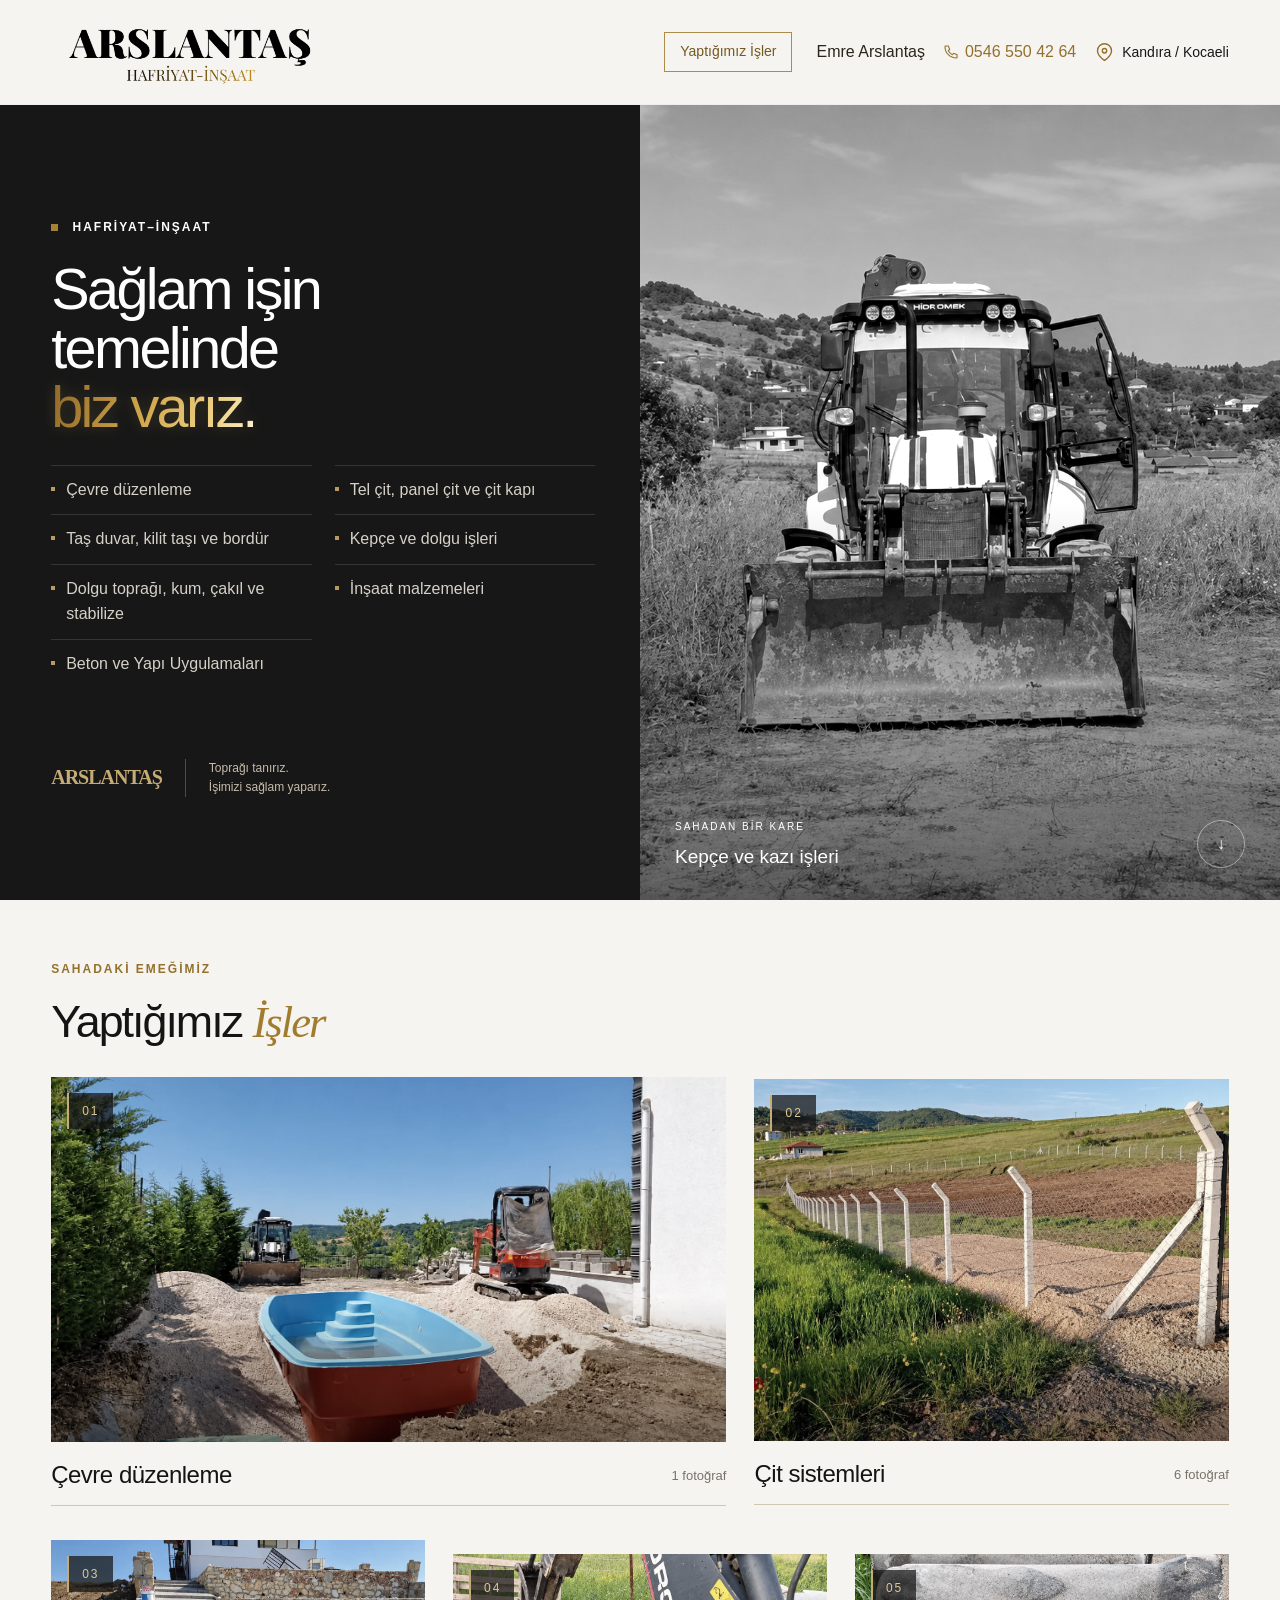
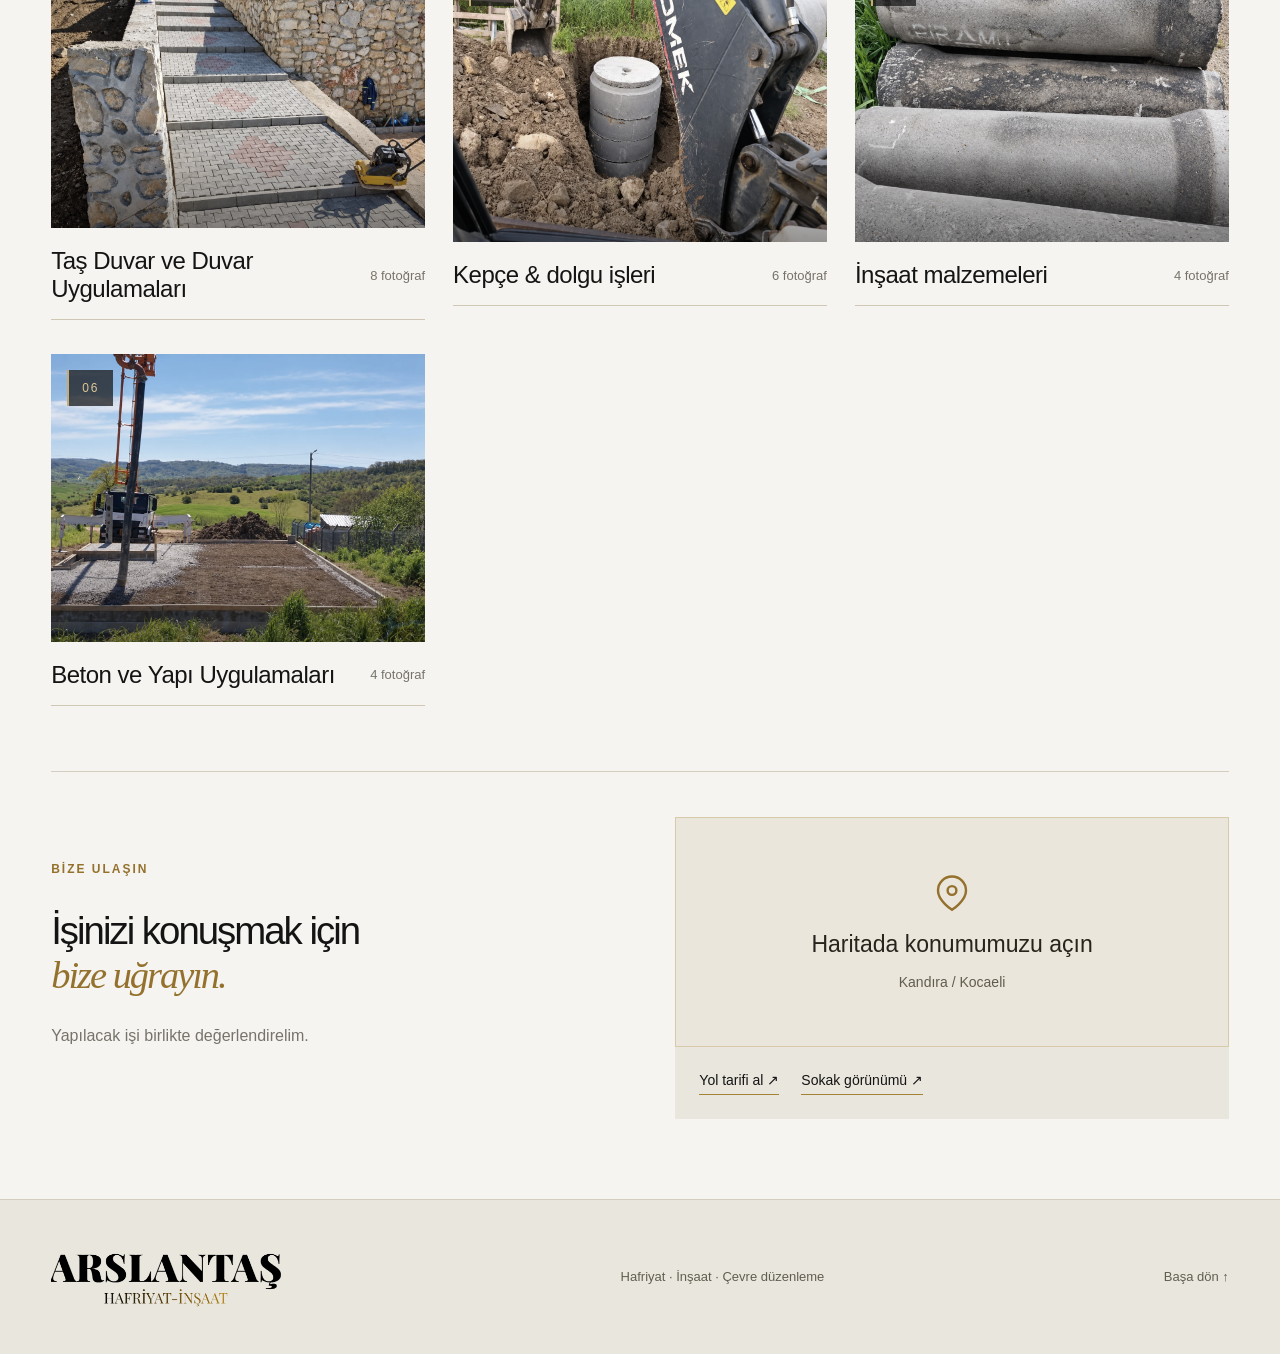
==== index.html @ 42708297 "Publish Arslantaş website and project galleries" ====
<!doctype html>
<html lang="tr"><head><meta charset="utf-8"><meta http-equiv="Content-Security-Policy" content="default-src 'self'; script-src 'self'; style-src 'self' 'unsafe-inline'; img-src 'self' data:; connect-src 'none'; object-src 'none'; base-uri 'none'; form-action 'none'; frame-src 'none'"><meta name="referrer" content="strict-origin-when-cross-origin"><meta name="viewport" content="width=device-width, initial-scale=1"><title>Arslantaş | Hafriyat & İnşaat</title><meta name="description" content="Arslantaş çit sistemleri, duvar uygulamaları, kilit taşı, kazı ve çevre düzenleme çalışmalarını inceleyin."><meta name="theme-color" content="#171717"><link rel="stylesheet" href="style.css?v=external-map-12"></head>
<body><a class="skip" href="#isler">İçeriğe geç</a><header class="site-header"><a class="brand" href="#" aria-label="Arslantaş ana sayfa"><img class="logo" src="img-arslantas-logo.png" alt="Arslantaş Hafriyat İnşaat" width="527" height="191"></a><div class="header-person"><span>Emre Arslantaş</span><a href="tel:+905465504264"><svg aria-hidden="true" viewBox="0 0 24 24" width="20" height="20" fill="none" stroke="currentColor" stroke-width="1.7"><path d="M8 3H4a1 1 0 0 0-1 1c0 9.4 7.6 17 17 17a1 1 0 0 0 1-1v-4l-5-2-2 2a15 15 0 0 1-6-6l2-2-2-5Z"/></svg>0546 550 42 64</a><a class="header-location" href="https://www.google.com/maps/search/?api=1&amp;query=40.96698%2C29.9331627" target="_blank" rel="noopener noreferrer" aria-label="Haritadaki konumumuz" title="Konumumuz"><svg aria-hidden="true" width="21" height="21" viewBox="0 0 24 24" fill="none" stroke="currentColor" stroke-width="1.6"><path d="M20 10c0 6-8 11-8 11S4 16 4 10a8 8 0 1 1 16 0Z"/><circle cx="12" cy="10" r="2.5"/></svg><span class="location-label">Kandıra / Kocaeli</span></a></div><a class="work-button" href="#isler">Yaptığımız İşler</a></header>
<main><section class="hero"><div class="hero-copy"><p class="eyebrow"><span></span> HAFRİYAT–İNŞAAT</p><h1>Sağlam işin<br>temelinde<br><em>biz varız.</em></h1><ul class="hero-services"><li><a class="service-gallery-link" href="#galeri-0">Çevre düzenleme</a></li><li><a class="service-gallery-link" href="#galeri-1">Tel çit, panel çit ve çit kapı</a></li><li><a class="service-gallery-link" href="#galeri-2">Taş duvar, kilit taşı ve bordür</a></li><li><a class="service-gallery-link" href="#galeri-3">Kepçe ve dolgu işleri</a></li><li><a class="service-gallery-link" href="#iletisim">Dolgu toprağı, kum, çakıl ve stabilize</a></li><li><a class="service-gallery-link" href="#galeri-4">İnşaat malzemeleri</a></li><li><a class="service-gallery-link" href="#galeri-5">Beton ve Yapı Uygulamaları</a></li></ul><div class="hero-bottom"><span class="signature">ARSLANTAŞ</span><p>Toprağı tanırız.<br>İşimizi sağlam yaparız.</p></div></div><div class="hero-image"><img src="img-hero-kazici-yukleyici.png" alt="Kazıcı yükleyici — siyah beyaz saha fotoğrafı" fetchpriority="high" width="1024" height="1024"><div class="image-note"><span>SAHADAN BİR KARE</span><p>Kepçe ve kazı işleri</p></div><a class="down" href="#isler" aria-label="İşlere git">↓</a></div></section>
<section class="work-intro" id="isler"><p class="eyebrow">SAHADAKİ EMEĞİMİZ</p><div><h2>Yaptığımız <em>İşler</em></h2></div></section><div class="collections"><button class="collection-card" id="galeri-0" data-collection="0" aria-haspopup="dialog" aria-label="Çevre düzenleme galerisini aç"><span class="collection-photo"><img src="img-havuz-cevresi-calismasi.webp" alt="" loading="lazy" width="1024" height="1024"><span class="collection-number">01</span></span><span class="collection-caption"><span class="collection-name">Çevre düzenleme</span><span class="collection-count">1 fotoğraf</span></span></button><button class="collection-card" id="galeri-1" data-collection="1" aria-haspopup="dialog" aria-label="Çit sistemleri galerisini aç"><span class="collection-photo"><img src="img-beton-direkli-tel-cit.webp" alt="" loading="lazy" width="1024" height="1024"><span class="collection-number">02</span></span><span class="collection-caption"><span class="collection-name">Çit sistemleri</span><span class="collection-count">6 fotoğraf</span></span></button><button class="collection-card" id="galeri-2" data-collection="2" aria-haspopup="dialog" aria-label="Taş Duvar ve Duvar Uygulamaları galerisini aç"><span class="collection-photo"><img src="img-tas-duvar-ve-merdiven.webp" alt="" loading="lazy" width="1024" height="1024"><span class="collection-number">03</span></span><span class="collection-caption"><span class="collection-name">Taş Duvar ve Duvar Uygulamaları</span><span class="collection-count">8 fotoğraf</span></span></button><button class="collection-card" id="galeri-3" data-collection="3" aria-haspopup="dialog" aria-label="Kepçe & dolgu işleri galerisini aç"><span class="collection-photo"><img src="img-beton-boru-yerlestirme.webp" alt="" loading="lazy" width="1024" height="1024"><span class="collection-number">04</span></span><span class="collection-caption"><span class="collection-name">Kepçe & dolgu işleri</span><span class="collection-count">6 fotoğraf</span></span></button><button class="collection-card" id="galeri-4" data-collection="4" aria-haspopup="dialog" aria-label="İnşaat malzemeleri galerisini aç"><span class="collection-photo"><img src="img-beton-boru.webp" alt="" loading="lazy" width="1024" height="1024"><span class="collection-number">05</span></span><span class="collection-caption"><span class="collection-name">İnşaat malzemeleri</span><span class="collection-count">4 fotoğraf</span></span></button><button class="collection-card" id="galeri-5" data-collection="5" aria-haspopup="dialog" aria-label="Beton ve Yapı Uygulamaları galerisini aç"><span class="collection-photo"><img src="img-beton-dokumu.webp" alt="" loading="lazy" width="1024" height="1024"><span class="collection-number">06</span></span><span class="collection-caption"><span class="collection-name">Beton ve Yapı Uygulamaları</span><span class="collection-count">4 fotoğraf</span></span></button></div><section class="contact location-section" id="iletisim" aria-labelledby="contact-title"><div class="contact-copy"><p class="eyebrow">BİZE ULAŞIN</p><h2 id="contact-title">İşinizi konuşmak için<br><em>bize uğrayın.</em></h2><p class="contact-intro">Yapılacak işi birlikte değerlendirelim.</p></div><div class="location-map-wrap"><a class="external-map-card" href="https://www.google.com/maps/search/?api=1&amp;query=40.96698%2C29.9331627" target="_blank" rel="noopener noreferrer"><svg aria-hidden="true" width="42" height="42" viewBox="0 0 24 24" fill="none" stroke="currentColor" stroke-width="1.4"><path d="M20 10c0 6-8 11-8 11S4 16 4 10a8 8 0 1 1 16 0Z"/><circle cx="12" cy="10" r="2.5"/></svg><span>Haritada konumumuzu açın</span><small>Kandıra / Kocaeli</small></a><div class="location-map-info"><div class="map-links"><a href="https://www.google.com/maps/dir/?api=1&amp;destination=40.96698%2C29.9331627" target="_blank" rel="noopener noreferrer">Yol tarifi al ↗</a><a href="https://maps.app.goo.gl/fosj2223NXuFPrni9" target="_blank" rel="noopener noreferrer">Sokak görünümü ↗</a></div></div></div></section></main><footer><a class="brand" href="#" aria-label="Arslantaş ana sayfa"><img class="logo" src="img-arslantas-logo.png" alt="Arslantaş Hafriyat İnşaat" width="527" height="191"></a><p>Hafriyat · İnşaat · Çevre düzenleme</p><a href="#">Başa dön ↑</a></footer><dialog class="overview-dialog" id="overview-0" aria-labelledby="overview-title-0"><div class="overview-heading"><h2 id="overview-title-0">Çevre düzenleme</h2><button class="overview-close" aria-label="Kategoriyi kapat">×</button></div><div class="overview-grid"><button class="gallery-thumb" data-group="0" data-photo="0" aria-label="Havuz çevresi çalışması fotoğrafını büyüt"><img src="img-havuz-cevresi-calismasi.webp" alt="Havuz çevresi çalışması" loading="lazy" width="1024" height="1024"><span>Havuz çevresi çalışması</span></button></div></dialog><dialog class="overview-dialog" id="overview-1" aria-labelledby="overview-title-1"><div class="overview-heading"><h2 id="overview-title-1">Çit sistemleri</h2><button class="overview-close" aria-label="Kategoriyi kapat">×</button></div><div class="overview-grid"><button class="gallery-thumb" data-group="1" data-photo="0" aria-label="Beton direkli tel çit fotoğrafını büyüt"><img src="img-beton-direkli-tel-cit.webp" alt="Beton direkli tel çit" loading="lazy" width="1024" height="1024"><span>Beton direkli tel çit</span></button><button class="gallery-thumb" data-group="1" data-photo="1" aria-label="Çim çit fotoğrafını büyüt"><img src="img-cim-cit.webp" alt="Çim çit" loading="lazy" width="1024" height="1024"><span>Çim çit</span></button><button class="gallery-thumb" data-group="1" data-photo="2" aria-label="Çit kapısı fotoğrafını büyüt"><img src="img-cit-kapisi.webp" alt="Çit kapısı" loading="lazy" width="1024" height="1024"><span>Çit kapısı</span></button><button class="gallery-thumb" data-group="1" data-photo="3" aria-label="Tel çit · 01 fotoğrafını büyüt"><img src="img-tel-cit-01.webp" alt="Tel çit · 01" loading="lazy" width="1024" height="1024"><span>Tel çit · 01</span></button><button class="gallery-thumb" data-group="1" data-photo="4" aria-label="Tel çit · 02 fotoğrafını büyüt"><img src="img-tel-cit-02.webp" alt="Tel çit · 02" loading="lazy" width="1024" height="1024"><span>Tel çit · 02</span></button><button class="gallery-thumb" data-group="1" data-photo="5" aria-label="Tel çit uygulaması fotoğrafını büyüt"><img src="img-tel-cit-gun-batimi.webp" alt="Tel çit uygulaması" loading="lazy" width="1024" height="1024"><span>Tel çit uygulaması</span></button></div></dialog><dialog class="overview-dialog" id="overview-2" aria-labelledby="overview-title-2"><div class="overview-heading"><h2 id="overview-title-2">Taş Duvar ve Duvar Uygulamaları</h2><button class="overview-close" aria-label="Kategoriyi kapat">×</button></div><div class="overview-grid"><button class="gallery-thumb" data-group="2" data-photo="0" aria-label="Taş duvar ve merdiven fotoğrafını büyüt"><img src="img-tas-duvar-ve-merdiven.webp" alt="Taş duvar ve merdiven" loading="lazy" width="1024" height="1024"><span>Taş duvar ve merdiven</span></button><button class="gallery-thumb" data-group="2" data-photo="1" aria-label="Beton duvar kalıbı fotoğrafını büyüt"><img src="img-beton-duvar-kalibi.webp" alt="Beton duvar kalıbı" loading="lazy" width="1024" height="1024"><span>Beton duvar kalıbı</span></button><button class="gallery-thumb" data-group="2" data-photo="2" aria-label="Beton istinat duvarı fotoğrafını büyüt"><img src="img-beton-istinat-duvari.webp" alt="Beton istinat duvarı" loading="lazy" width="1024" height="1024"><span>Beton istinat duvarı</span></button><button class="gallery-thumb" data-group="2" data-photo="3" aria-label="Desenli beton panel · 01 fotoğrafını büyüt"><img src="img-desenli-beton-panel-01.webp" alt="Desenli beton panel · 01" loading="lazy" width="1024" height="1024"><span>Desenli beton panel · 01</span></button><button class="gallery-thumb" data-group="2" data-photo="4" aria-label="Desenli beton panel · 02 fotoğrafını büyüt"><img src="img-desenli-beton-panel-02.webp" alt="Desenli beton panel · 02" loading="lazy" width="1024" height="1024"><span>Desenli beton panel · 02</span></button><button class="gallery-thumb" data-group="2" data-photo="5" aria-label="Bina çevresi kilit taşı fotoğrafını büyüt"><img src="img-bina-cevresi-kilit-tasi.webp" alt="Bina çevresi kilit taşı" loading="lazy" width="1024" height="1024"><span>Bina çevresi kilit taşı</span></button><button class="gallery-thumb" data-group="2" data-photo="6" aria-label="Bordürlü yürüyüş yolu fotoğrafını büyüt"><img src="img-bordurlu-yuruyus-yolu.webp" alt="Bordürlü yürüyüş yolu" loading="lazy" width="1024" height="1024"><span>Bordürlü yürüyüş yolu</span></button><button class="gallery-thumb" data-group="2" data-photo="7" aria-label="Kilit taşı giriş yolu fotoğrafını büyüt"><img src="img-kilit-tasi-giris-yolu.webp" alt="Kilit taşı giriş yolu" loading="lazy" width="1024" height="1024"><span>Kilit taşı giriş yolu</span></button></div></dialog><dialog class="overview-dialog" id="overview-3" aria-labelledby="overview-title-3"><div class="overview-heading"><h2 id="overview-title-3">Kepçe & dolgu işleri</h2><button class="overview-close" aria-label="Kategoriyi kapat">×</button></div><div class="overview-grid"><button class="gallery-thumb" data-group="3" data-photo="0" aria-label="Beton boru yerleştirme fotoğrafını büyüt"><img src="img-beton-boru-yerlestirme.webp" alt="Beton boru yerleştirme" loading="lazy" width="1024" height="1024"><span>Beton boru yerleştirme</span></button><button class="gallery-thumb" data-group="3" data-photo="1" aria-label="Kazıcı yükleyici fotoğrafını büyüt"><img src="img-kazici-yukleyici.webp" alt="Kazıcı yükleyici" loading="lazy" width="1024" height="1024"><span>Kazıcı yükleyici</span></button><button class="gallery-thumb" data-group="3" data-photo="2" aria-label="Kepçe kazısı fotoğrafını büyüt"><img src="img-kepce-kazisi.webp" alt="Kepçe kazısı" loading="lazy" width="1024" height="1024"><span>Kepçe kazısı</span></button><button class="gallery-thumb" data-group="3" data-photo="3" aria-label="Paletli kepçe fotoğrafını büyüt"><img src="img-paletli-kepce.webp" alt="Paletli kepçe" loading="lazy" width="1024" height="1024"><span>Paletli kepçe</span></button><button class="gallery-thumb" data-group="3" data-photo="4" aria-label="Traktör ile dolgu taşıma fotoğrafını büyüt"><img src="img-traktor-dolgu-tasima.webp" alt="Traktör ile dolgu taşıma" loading="lazy" width="1024" height="1024"><span>Traktör ile dolgu taşıma</span></button><button class="gallery-thumb" data-group="3" data-photo="5" aria-label="Traktör ile hafriyat taşıma fotoğrafını büyüt"><img src="img-traktor-hafriyat-tasima.webp" alt="Traktör ile hafriyat taşıma" loading="lazy" width="1024" height="1024"><span>Traktör ile hafriyat taşıma</span></button></div></dialog><dialog class="overview-dialog" id="overview-4" aria-labelledby="overview-title-4"><div class="overview-heading"><h2 id="overview-title-4">İnşaat malzemeleri</h2><button class="overview-close" aria-label="Kategoriyi kapat">×</button></div><div class="overview-grid"><button class="gallery-thumb" data-group="4" data-photo="0" aria-label="Beton boru fotoğrafını büyüt"><img src="img-beton-boru.webp" alt="Beton boru" loading="lazy" width="1024" height="1024"><span>Beton boru</span></button><button class="gallery-thumb" data-group="4" data-photo="1" aria-label="Beton büz fotoğrafını büyüt"><img src="img-beton-buz.webp" alt="Beton büz" loading="lazy" width="1024" height="1024"><span>Beton büz</span></button><button class="gallery-thumb" data-group="4" data-photo="2" aria-label="Su depoları fotoğrafını büyüt"><img src="img-su-depolari.webp" alt="Su depoları" loading="lazy" width="1024" height="1024"><span>Su depoları</span></button><button class="gallery-thumb" data-group="4" data-photo="3" aria-label="Tuğla ve blok paletleri fotoğrafını büyüt"><img src="img-tugla-ve-blok-paletleri.webp" alt="Tuğla ve blok paletleri" loading="lazy" width="1024" height="1024"><span>Tuğla ve blok paletleri</span></button></div></dialog><dialog class="overview-dialog" id="overview-5" aria-labelledby="overview-title-5"><div class="overview-heading"><h2 id="overview-title-5">Beton ve Yapı Uygulamaları</h2><button class="overview-close" aria-label="Kategoriyi kapat">×</button></div><div class="overview-grid"><button class="gallery-thumb" data-group="5" data-photo="0" aria-label="Beton dökümü fotoğrafını büyüt"><img src="img-beton-dokumu.webp" alt="Beton dökümü" loading="lazy" width="1024" height="1024"><span>Beton dökümü</span></button><button class="gallery-thumb" data-group="5" data-photo="1" aria-label="Beton zemin fotoğrafını büyüt"><img src="img-beton-zemin.webp" alt="Beton zemin" loading="lazy" width="1024" height="1024"><span>Beton zemin</span></button><button class="gallery-thumb" data-group="5" data-photo="2" aria-label="Çelik konstrüksiyon fotoğrafını büyüt"><img src="img-celik-konstruksiyon.webp" alt="Çelik konstrüksiyon" loading="lazy" width="1024" height="1024"><span>Çelik konstrüksiyon</span></button><button class="gallery-thumb" data-group="5" data-photo="3" aria-label="Temel betonu fotoğrafını büyüt"><img src="img-temel-betonu.webp" alt="Temel betonu" loading="lazy" width="1024" height="1024"><span>Temel betonu</span></button></div></dialog><dialog id="viewer" class="slideshow" aria-labelledby="gallery-title"><div class="slideshow-heading"><h2 id="gallery-title"></h2><button class="close" aria-label="Galeriyi kapat">×</button></div><div class="slide-stage"><button class="slide-prev" aria-label="Önceki fotoğraf">‹</button><img id="slide-image" alt=""><button class="slide-next" aria-label="Sonraki fotoğraf">›</button></div><div class="slide-footer" aria-live="polite"><p id="slide-caption"></p><span id="slide-counter"></span></div></dialog><script id="gallery-data" type="application/json">[{"name": "Çevre düzenleme", "items": [{"src": "img-havuz-cevresi-calismasi.webp", "title": "Havuz çevresi çalışması"}]}, {"name": "Çit sistemleri", "items": [{"src": "img-beton-direkli-tel-cit.webp", "title": "Beton direkli tel çit"}, {"src": "img-cim-cit.webp", "title": "Çim çit"}, {"src": "img-cit-kapisi.webp", "title": "Çit kapısı"}, {"src": "img-tel-cit-01.webp", "title": "Tel çit · 01"}, {"src": "img-tel-cit-02.webp", "title": "Tel çit · 02"}, {"src": "img-tel-cit-gun-batimi.webp", "title": "Tel çit uygulaması"}]}, {"name": "Taş Duvar ve Duvar Uygulamaları", "items": [{"src": "img-tas-duvar-ve-merdiven.webp", "title": "Taş duvar ve merdiven"}, {"src": "img-beton-duvar-kalibi.webp", "title": "Beton duvar kalıbı"}, {"src": "img-beton-istinat-duvari.webp", "title": "Beton istinat duvarı"}, {"src": "img-desenli-beton-panel-01.webp", "title": "Desenli beton panel · 01"}, {"src": "img-desenli-beton-panel-02.webp", "title": "Desenli beton panel · 02"}, {"src": "img-bina-cevresi-kilit-tasi.webp", "title": "Bina çevresi kilit taşı"}, {"src": "img-bordurlu-yuruyus-yolu.webp", "title": "Bordürlü yürüyüş yolu"}, {"src": "img-kilit-tasi-giris-yolu.webp", "title": "Kilit taşı giriş yolu"}]}, {"name": "Kepçe & dolgu işleri", "items": [{"src": "img-beton-boru-yerlestirme.webp", "title": "Beton boru yerleştirme"}, {"src": "img-kazici-yukleyici.webp", "title": "Kazıcı yükleyici"}, {"src": "img-kepce-kazisi.webp", "title": "Kepçe kazısı"}, {"src": "img-paletli-kepce.webp", "title": "Paletli kepçe"}, {"src": "img-traktor-dolgu-tasima.webp", "title": "Traktör ile dolgu taşıma"}, {"src": "img-traktor-hafriyat-tasima.webp", "title": "Traktör ile hafriyat taşıma"}]}, {"name": "İnşaat malzemeleri", "items": [{"src": "img-beton-boru.webp", "title": "Beton boru"}, {"src": "img-beton-buz.webp", "title": "Beton büz"}, {"src": "img-su-depolari.webp", "title": "Su depoları"}, {"src": "img-tugla-ve-blok-paletleri.webp", "title": "Tuğla ve blok paletleri"}]}, {"name": "Beton ve Yapı Uygulamaları", "items": [{"src": "img-beton-dokumu.webp", "title": "Beton dökümü"}, {"src": "img-beton-zemin.webp", "title": "Beton zemin"}, {"src": "img-celik-konstruksiyon.webp", "title": "Çelik konstrüksiyon"}, {"src": "img-temel-betonu.webp", "title": "Temel betonu"}]}]</script><script src="script.js"></script></body></html>
---- style.css ----
:root{--ink:#202321;--accent:#ed753c;--paper:#f7f8f5;--muted:#6d736c}*{box-sizing:border-box}html{scroll-behavior:smooth;scroll-padding-top:100px}body{margin:0;color:var(--ink);background:var(--paper);font-family:Arial,Helvetica,sans-serif;font-size:16px}a{color:inherit;text-decoration:none}button{font:inherit}a:focus-visible,button:focus-visible{outline:3px solid var(--accent);outline-offset:5px}.skip{position:absolute;top:-60px;background:white;padding:15px;z-index:20}.skip:focus{top:0}header{height:100px;display:flex;align-items:center;justify-content:space-between;padding:0 5%;background:var(--paper)}.brand{font-weight:900;font-size:43px;letter-spacing:-3px;line-height:1}.brand span{display:block;font-size:10px;letter-spacing:2px;margin-top:7px}header nav{display:flex;gap:40px;align-items:center;font-size:14px}.nav-cta{border-bottom:1px solid #b4b7b0;padding:13px 0}.nav-cta span{margin-left:40px}.hero{display:grid;grid-template-columns:1fr 1fr;min-height:660px;background:var(--ink);color:white}.hero-copy{padding:65px 8% 28px 10%;display:flex;align-items:flex-start;flex-direction:column}.eyebrow{font-size:12px;font-weight:600;letter-spacing:2px;margin:0 0 30px;line-height:1.6}.eyebrow span{display:inline-block;width:7px;height:7px;background:var(--accent);margin-right:9px}.hero h1{font-size:clamp(44px,4.8vw,76px);letter-spacing:-3.5px;line-height:1.07;margin:15px 0 24px;font-weight:500}.hero em{font-style:normal;color:#bfc5b9}.intro{max-width:370px;line-height:1.8;color:#c3c6c0;margin:0 0 35px}.primary{display:flex;gap:45px;justify-content:space-between;background:var(--accent);color:#191e19;padding:19px 23px;font-size:14px;font-weight:700}.hero-bottom{margin-top:auto;padding-top:45px;display:flex;gap:23px;align-items:center;color:#bfc5b9}.hero-bottom>span{font-size:36px;font-weight:800;letter-spacing:-2px;color:#6f786b}.hero-bottom p{font-size:12px;line-height:1.6;border-left:1px solid #51594e;padding-left:23px}.hero-image{position:relative;min-height:620px;overflow:hidden}.hero-image>img{height:100%;width:100%;object-fit:cover;position:absolute}.hero-image:after{content:'';position:absolute;inset:50% 0 0;background:linear-gradient(transparent,#0009);pointer-events:none}.image-note{position:absolute;z-index:1;bottom:32px;left:35px}.image-note span{font-size:10px;letter-spacing:2px}.image-note p{font-size:19px;margin:12px 0 0}.down{position:absolute;z-index:1;bottom:32px;right:35px;border:1px solid #ffffff70;width:48px;height:48px;display:grid;place-items:center;border-radius:50%}.work-intro{padding:90px 5% 45px}.work-intro>.eyebrow{color:var(--muted)}.work-intro>div{display:flex;align-items:end;justify-content:space-between;gap:30px}h2{font-weight:500;font-size:clamp(36px,4vw,59px);line-height:1.1;letter-spacing:-2px;margin:0}h2 span{color:var(--muted)}.work-intro div>p{color:var(--muted);line-height:1.8;font-size:15px}.categories{padding:0 5% 35px;display:flex;flex-wrap:wrap;gap:10px}.categories a{border:1px solid #cbd0c7;padding:12px 17px;font-size:13px;border-radius:2px;transition:.2s}.categories a:hover{background:var(--ink);color:white}.works{padding:0 5% 75px}.work-section{padding-top:40px}.section-title{display:flex;align-items:center;gap:20px;border-top:1px solid #cbd0c7;padding:25px 0}.number{color:#a7552f;font-size:13px}h3{font-size:25px;font-weight:500;letter-spacing:-.6px;margin:0}.count{margin-left:auto;font-size:11px;letter-spacing:1.5px;color:var(--muted)}.gallery{display:grid;grid-template-columns:repeat(3,minmax(0,1fr));gap:30px 23px}.project{border:0;padding:0;background:none;text-align:left;color:inherit;cursor:zoom-in;min-width:0}.photo{display:block;position:relative;overflow:hidden;aspect-ratio:4/3;background:#e0e3db}.photo img{width:100%;height:100%;object-fit:cover;transition:transform .5s}.project:hover img{transform:scale(1.035)}.expand{position:absolute;right:14px;bottom:14px;background:white;width:34px;height:34px;display:grid;place-items:center}.caption{padding:14px 0 0;display:flex;justify-content:space-between;gap:12px;font-size:14px}.caption>span{color:var(--muted)}footer{background:var(--ink);color:white;padding:45px 5%;display:flex;align-items:center;justify-content:space-between;gap:30px}footer p,footer>a:last-child{font-size:13px;color:#bfc5b9}dialog{border:0;background:#171a17;color:white;padding:18px;width:min(95vw,1000px);max-height:94vh}dialog::backdrop{background:#000d}dialog img{display:block;max-width:100%;height:75vh;object-fit:contain;margin:auto}dialog p{text-align:center;font-size:14px}.close{position:absolute;right:22px;top:22px;width:45px;height:45px;border:0;border-radius:50%;font-size:30px;background:white;color:#202321;cursor:pointer}@media(min-width:1700px){body{max-width:1700px;margin:auto}}@media(max-width:800px){header{height:85px}.brand{font-size:35px}header nav{gap:20px}.nav-cta{display:none}.hero{grid-template-columns:1fr}.hero-copy{padding:45px 6% 25px}.hero h1{font-size:56px}.hero-bottom{padding-top:30px}.hero-image{min-height:440px}.work-intro{padding-top:60px}.work-intro>div{display:block}.gallery{grid-template-columns:repeat(2,minmax(0,1fr))}.section-title{gap:12px}h3{font-size:23px}.count{display:none}footer{flex-wrap:wrap}}@media(max-width:480px){.hero h1{font-size:46px;letter-spacing:-2px}.hero-image{min-height:340px}.gallery{grid-template-columns:1fr}.categories{flex-wrap:nowrap;overflow-x:auto;padding-bottom:22px}.categories a{white-space:nowrap}.work-intro h2{font-size:39px}.section-title h3{font-size:22px}.photo{aspect-ratio:4/3}.work-section{padding-top:26px}.eyebrow{font-size:11px}footer p{line-height:1.8}}@media(prefers-reduced-motion:reduce){html{scroll-behavior:auto}*{transition:none!important}}

.hero-image>img{filter:grayscale(1) contrast(1.08);object-position:center center}.section-title{cursor:pointer;list-style:none}.section-title::-webkit-details-marker{display:none}.section-title:hover h3{color:#a7552f}.toggle{font-size:28px;font-weight:300;width:30px;text-align:center;transition:transform .2s}.work-section[open] .toggle{transform:rotate(45deg)}.work-section[open] .gallery{padding-bottom:25px}.work-section{padding-top:0}.works{padding-top:15px}.section-title{padding:28px 0}.section-title:focus-visible{outline:3px solid var(--accent);outline-offset:4px}@media(max-width:800px){.toggle{margin-left:auto}}
/* Arslantaş identity and photographic category collection */
:root{--ink:#171717;--accent:#b08a38;--paper:#fff;--muted:#76736d}header{height:116px;border-bottom:1px solid #eee}.brand{display:block;line-height:0;letter-spacing:normal}.logo{width:250px;height:auto;display:block}.hero{background:#171717}.hero h1{font-weight:400}.hero em{color:#c5ac76}.primary{background:#b08a38;color:white}.hero-bottom{color:#c7bcaa}.hero-bottom .signature{font-family:Georgia,serif;font-size:22px;letter-spacing:-1px;color:#c5ac76}.hero-bottom p{border-color:#514a3e}.hero-image{min-height:620px}.hero-image>img{filter:grayscale(1) contrast(1.08)}.work-intro{padding:80px 5% 36px}.work-intro>.eyebrow{color:#94712d}.work-intro h2{font-size:clamp(38px,4.2vw,64px);letter-spacing:-2px}.work-intro h2 em{font-family:Georgia,'Times New Roman',serif;font-weight:400;color:#a27c2e}.category-grid{padding:0 5% 90px;display:grid;grid-template-columns:repeat(3,minmax(0,1fr));gap:24px}.category-card{position:relative;aspect-ratio:1.12;overflow:hidden;border:0;background:#242424;cursor:pointer;text-align:left;padding:0;color:white}.category-card>img{width:100%;height:100%;object-fit:cover;display:block;transition:transform .6s,filter .6s;filter:saturate(.65)}.card-shade{position:absolute;inset:0;background:linear-gradient(180deg,#0002 10%,#0001 25%,#000b 75%,#000e 100%)}.card-index{position:absolute;top:22px;left:24px;font-size:13px;letter-spacing:2px;border-bottom:1px solid #ffffff80;padding-bottom:8px}.card-content{position:absolute;bottom:25px;left:26px;right:26px;display:flex;flex-direction:column}.card-meta{color:#dbc89f;font-size:11px;letter-spacing:1.7px;margin-bottom:10px}.card-title{font-size:26px;letter-spacing:-.5px;line-height:1.18;font-weight:500;max-width:280px}.card-link{display:flex;justify-content:space-between;align-items:center;font-size:13px;border-top:1px solid #ffffff40;padding-top:14px;margin-top:22px;color:#eee}.card-link>span{font-size:22px;color:#e1c58f}.category-card:hover>img{transform:scale(1.05);filter:saturate(1)}.category-card:last-child{grid-column:span 3;aspect-ratio:3.5}.category-card:last-child>img{object-position:center 60%}.category-card:last-child .card-title{max-width:none}footer{background:#171717}footer .brand{background:white;padding:10px 16px}footer .logo{width:220px}.category-dialog{width:min(1100px,94vw);max-height:90vh;background:#fff;color:#171717;padding:36px;overscroll-behavior:contain}.dialog-heading{display:flex;justify-content:space-between;align-items:start;gap:24px;margin-bottom:30px}.dialog-heading .eyebrow{margin-bottom:10px;color:#94712d}.dialog-heading h2{font-size:36px;letter-spacing:-1px}.category-close{flex-shrink:0;width:44px;height:44px;border:1px solid #d3cbbd;background:white;font-size:30px;cursor:pointer}.category-dialog .gallery img{height:100%;width:100%;margin:0;object-fit:cover}.category-dialog .gallery{gap:25px 20px}.category-dialog .caption{font-size:14px}.category-dialog::backdrop{background:#000b;backdrop-filter:blur(5px)}body:has(dialog[open]){overflow:hidden}#viewer{z-index:5}#viewer::backdrop{background:#000e}
@media(max-width:900px){.category-grid{grid-template-columns:repeat(2,minmax(0,1fr));gap:18px}.category-card:last-child{grid-column:span 2;aspect-ratio:2}.card-title{font-size:24px}.logo{width:220px}.hero-bottom .signature{font-size:20px}}
@media(max-width:600px){header{height:95px}.logo{width:180px}header nav{font-size:13px}.hero-image{min-height:370px}.work-intro{padding-top:55px}.work-intro h2{font-size:40px}.category-grid{grid-template-columns:1fr;padding-bottom:55px;gap:18px}.category-card{aspect-ratio:1.18}.category-card:last-child{grid-column:auto;aspect-ratio:1.18}.card-content{left:24px;bottom:24px}.card-title{font-size:29px}.category-dialog{padding:22px}.dialog-heading h2{font-size:28px}.category-dialog .gallery{grid-template-columns:1fr}.hero-bottom{gap:15px}.hero-bottom p{padding-left:15px}.hero-bottom .signature{font-size:19px}}
:root{--ink:#141414;--accent:#a58135;--paper:#f5f4f0;--muted:#77736a}header{background:var(--paper)}.logo{mix-blend-mode:multiply}.hero-copy{padding-top:48px}.hero h1{font-size:clamp(48px,5.2vw,79px);letter-spacing:-3px}.hero .intro{margin-top:8px}.hero-bottom{padding-top:25px}.work-intro{padding-top:85px}.service-grid{padding:0 5% 90px;display:grid;grid-template-columns:repeat(3,minmax(0,1fr));gap:45px 25px}.service-card{border-bottom:1px solid #d4ccbc;padding-bottom:25px}.service-cover{position:relative;border:0;padding:0;display:block;width:100%;aspect-ratio:1.32;background:#22211e;overflow:hidden;cursor:pointer;text-align:left;color:white}.service-cover>img{display:block;width:100%;height:100%;object-fit:cover;filter:saturate(.65);transition:transform .5s,filter .5s}.service-cover:hover>img{transform:scale(1.045);filter:saturate(1)}.service-number{position:absolute;top:0;left:0;padding:15px 18px;background:var(--paper);color:#8d6d2b;font-size:13px;letter-spacing:2px}.service-open{position:absolute;bottom:15px;right:15px;background:#171717de;padding:12px 16px;font-size:13px;color:#ebd9b4}.service-body{padding-top:24px}.service-motto{font-family:Georgia,serif;font-size:17px;font-style:italic;color:#94712d;margin:0 0 10px}.service-body h3{font-size:27px;letter-spacing:-.7px}.service-body h3 button{font:inherit;color:inherit;background:none;border:0;padding:0;cursor:pointer;text-align:left}.service-body h3 button:hover{color:#94712d}.service-tags{display:flex;flex-wrap:wrap;gap:8px 15px;margin-top:20px;color:#77736a;font-size:13px;line-height:1.7}.service-tags span+span:before{content:'·';margin-right:15px;color:#a58135}.material-type{height:100%;display:flex;justify-content:center;flex-direction:column;gap:12px;padding:30px;border:1px solid #6c5a32;background:#24221c;color:#c7ad74;font-family:Georgia,serif;font-size:clamp(16px,1.7vw,27px);letter-spacing:1px}.gallery-empty{grid-column:1/-1;padding:50px 25px;border:1px solid #ded6c5;text-align:center;background:#f5f4f0}.gallery-empty p{font-size:20px}.gallery-empty span,.service-description{color:#77736a;font-size:15px;line-height:1.7}footer{background:#e9e6dd;color:#171717;border-top:1px solid #d4ccbc}footer .brand{background:none;padding:0}footer p,footer>a:last-child{color:#625d51}@media(max-width:950px){.service-grid{grid-template-columns:repeat(2,minmax(0,1fr));gap:35px 22px}.material-type{font-size:24px}}@media(max-width:600px){.service-grid{grid-template-columns:1fr;gap:35px;padding-bottom:55px}.service-cover{aspect-ratio:1.4}.service-body h3{font-size:29px}.hero h1{font-size:58px}.hero-copy{padding-top:40px}.work-intro{padding-top:55px}.service-motto{font-size:18px}}
.header-contact{background:#a58135;color:#fff;padding:15px 20px}.contact{margin:0 5% 80px;display:grid;grid-template-columns:1fr 1fr;border-top:1px solid #d4ccbc;padding-top:60px;gap:6%}.contact .eyebrow{color:#94712d}.contact h2{font-size:clamp(36px,3.5vw,55px);line-height:1.15}.contact h2 em{font-family:Georgia,serif;font-weight:400;color:#94712d}.contact-intro{color:#77736a;line-height:1.8;margin:25px 0}.contact-person{display:flex;flex-direction:column;gap:12px;margin:28px 0}.contact-person>span{font-size:12px;letter-spacing:2px}.contact-person>a{font-size:32px;letter-spacing:-1px}.contact-actions{display:flex;flex-wrap:wrap;gap:12px;margin-bottom:30px}.contact-actions>a{padding:16px 20px;font-size:14px;display:flex;gap:22px;justify-content:space-between}.contact-call{background:#a58135;color:#fff}.contact-whatsapp{border:1px solid #b6a888}.contact address{font-style:normal;line-height:1.8;color:#77736a;max-width:370px;font-size:15px}.directions{display:inline-block;font-size:14px;border-bottom:1px solid #a58135;padding:10px 0;margin-top:6px}.contact-map{min-width:0;display:flex;flex-direction:column;background:#e9e6dd}.contact-map iframe{width:100%;height:100%;min-height:460px;display:block}.map-caption{padding:20px;display:flex;justify-content:space-between;gap:20px;font-size:11px;letter-spacing:1px;line-height:1.6}.contact-actions a:hover,.header-contact:hover{filter:brightness(.9)}@media(max-width:800px){.contact{grid-template-columns:1fr;gap:35px;padding-top:40px;margin-bottom:50px}.contact-map iframe{height:380px;min-height:380px}.header-contact{padding:12px;font-size:12px}header nav{gap:14px}}@media(max-width:480px){header nav>a:first-child{display:none}.header-contact{max-width:145px;line-height:1.5}.contact-person>a{font-size:30px}.map-caption{flex-direction:column;gap:6px}.contact-actions>a{flex:1;white-space:nowrap}}
.header-person{display:flex;align-items:center;gap:22px;border-left:1px solid #c9bd9f;padding-left:25px}.header-person>span{font-family:Georgia,serif;font-size:17px}.header-person>a{display:flex;gap:10px;align-items:center;color:#896622;font-size:18px;white-space:nowrap}.header-person svg{flex-shrink:0}.direct-works{padding:0 5% 65px}.direct-category{border-top:1px solid #cfc6b4;padding:28px 0 50px}.direct-title{display:flex;gap:20px;align-items:center;margin-bottom:28px}.direct-title>span{font-size:13px;letter-spacing:2px;color:#94712d}.direct-title h3{font-size:29px}.direct-category .gallery{gap:28px 22px}.direct-category .photo{aspect-ratio:4/3}.direct-category .project{background:transparent}.direct-category .caption{font-size:15px}.location-address{padding:40px;border-left:1px solid #cfc6b4;align-self:center}.location-address address{font-size:22px;line-height:1.7;color:#26241f;max-width:none}.location-address>p:last-child{font-size:14px;line-height:1.8;color:#77736a}.location-call{display:inline-block;border-bottom:1px solid #a58135;padding:12px 0;font-size:15px}.location-section h2{font-size:clamp(33px,3vw,46px)}@media(max-width:900px){.header-person{gap:9px;align-items:flex-end;flex-direction:column;padding-left:16px}.header-person>span{font-size:15px}.header-person>a{font-size:16px}header nav{gap:18px}.location-address{padding:25px}}@media(max-width:600px){header{padding:0 4%}.header-person{border-left:0;padding-left:0}.header-person>a{font-size:14px;gap:6px}.header-person>span{font-size:14px}.header-person svg{width:17px}.logo{width:160px}.direct-title h3{font-size:25px}.direct-category{padding-bottom:35px}.direct-category .gallery{grid-template-columns:1fr}.location-address{padding:25px 0;border-left:0;border-top:1px solid #cfc6b4}.location-address address{font-size:20px}.hero .intro{font-size:15px}.direct-works{padding-bottom:20px}}
.location-map-wrap{min-width:0;background:#e9e6dd}.location-map-frame{display:block;width:100%;height:400px}.location-map-info{padding:24px}.location-map-info address{font-size:15px;color:#514c42;max-width:none}.map-links{display:flex;flex-wrap:wrap;gap:22px;margin-top:15px}.map-links a{font-size:14px;border-bottom:1px solid #a58135;padding-bottom:6px}.location-section .contact-copy{align-self:center}@media(max-width:600px){.location-map-frame{height:330px}.location-map-info{padding:20px}}
.hero-services{padding:0;margin:5px 0 25px;list-style:none;display:grid;gap:12px;max-width:450px}.hero-services li{position:relative;padding-left:18px;font-size:16px;line-height:1.6;color:#d6d1c8}.hero-services li:before{content:'';position:absolute;left:0;top:11px;width:5px;height:5px;background:#b89b60}.hero-location{display:flex;align-items:center;gap:10px;color:#d6bc86;font-size:15px;padding:12px 0;border-bottom:1px solid #665638}.hero-location>span{margin-left:20px}.hero-bottom{margin-top:15px}.collections{display:grid;grid-template-columns:repeat(6,minmax(0,1fr));gap:35px 25px;padding:0 5% 80px}.collection-card{grid-column:span 2;border:0;padding:0;background:transparent;text-align:left;cursor:pointer;color:var(--ink)}.collection-card:nth-child(n+4){grid-column:span 3}.collection-photo{display:block;position:relative;aspect-ratio:1.4;overflow:hidden;background:#24221e}.collection-photo img{width:100%;height:100%;object-fit:cover;display:block;transition:transform .5s,filter .5s;filter:saturate(.7)}.collection-card:nth-child(n+4) .collection-photo{aspect-ratio:1.9}.collection-card:hover img{transform:scale(1.045);filter:saturate(1)}.collection-number{position:absolute;left:16px;top:16px;background:#171717cc;color:#dfc895;padding:9px 11px;font-size:12px;letter-spacing:2px}.collection-arrow{position:absolute;bottom:18px;right:18px;width:44px;height:44px;display:grid;place-items:center;background:#f5f4f0;font-size:22px;transition:background .2s}.collection-card:hover .collection-arrow{background:#d8bc81}.collection-caption{display:flex;justify-content:space-between;align-items:center;gap:14px;padding:18px 0;border-bottom:1px solid #cfc6b4}.collection-name{font-size:23px;letter-spacing:-.5px}.collection-count{font-size:12px;color:#77736a;white-space:nowrap}#viewer.slideshow{width:min(1160px,96vw);padding:20px 24px;max-height:96vh;overflow:auto;background:#171717} .slideshow-heading{display:flex;align-items:center;justify-content:space-between;gap:20px;padding-bottom:16px}.slideshow-heading h2{font-size:22px;letter-spacing:-.5px;line-height:1.3}.slideshow-heading .close{position:static;flex-shrink:0;width:40px;height:40px}.slide-stage{position:relative;display:flex;align-items:center;justify-content:center;min-height:180px}#viewer #slide-image{width:100%;height:68vh;object-fit:contain;margin:0;touch-action:pan-y}.slide-prev,.slide-next{position:absolute;top:50%;transform:translateY(-50%);border:1px solid #ffffff55;background:#171717ce;color:white;width:48px;height:60px;font-size:40px;cursor:pointer;z-index:1}.slide-prev{left:0}.slide-next{right:0}.slide-prev:hover,.slide-next:hover{background:#8a6b31}.slide-prev[hidden],.slide-next[hidden]{display:none}.slide-footer{display:flex;align-items:center;justify-content:space-between;gap:20px;padding-top:15px;color:#ded7c9}.slide-footer p{margin:0!important;text-align:left!important;font-size:15px!important}.slide-footer>span{font-size:14px;white-space:nowrap;color:#c5ac76}.location-map-info{padding-top:10px}.hero-copy{animation:soft-entry .65s ease-out}.slideshow[open]{animation:soft-entry .2s ease-out}@keyframes soft-entry{from{opacity:0;transform:translateY(9px)}to{opacity:1;transform:translateY(0)}}@media(max-width:900px){.collections{grid-template-columns:repeat(2,minmax(0,1fr))}.collection-card,.collection-card:nth-child(n+4){grid-column:span 1}.collection-card:last-child{grid-column:span 2}.collection-card:nth-child(n+4) .collection-photo{aspect-ratio:1.4}.collection-card:last-child .collection-photo{aspect-ratio:2}.collection-name{font-size:21px}.collection-caption{flex-wrap:wrap}}@media(max-width:600px){.collections{grid-template-columns:1fr;gap:25px;padding-bottom:50px}.collection-card,.collection-card:nth-child(n+4),.collection-card:last-child{grid-column:auto}.collection-card:last-child .collection-photo{aspect-ratio:1.4}.hero-services li{font-size:16px}.hero-services{gap:10px}.collection-caption{flex-wrap:nowrap}.collection-name{font-size:23px}#viewer.slideshow{padding:15px;width:97vw}.slideshow-heading h2{font-size:20px}#viewer #slide-image{height:61vh}.slide-prev,.slide-next{width:37px;height:49px;font-size:32px}.slide-footer p{font-size:14px!important}}@media(prefers-reduced-motion:reduce){*{animation:none!important;transition:none!important;scroll-behavior:auto!important}}
.header-person{display:grid;grid-template-columns:auto auto;gap:7px 22px;align-items:center}.header-person>span{grid-column:1;grid-row:1}.header-person>a[href^="tel:"]{grid-column:2;grid-row:1}.header-person .header-location{grid-column:1/-1;display:flex;align-items:center;justify-content:flex-end;gap:7px;font-size:13px;color:#8c6c31}.header-location svg{width:16px;height:16px}.header-location>span{display:none}.overview-dialog{width:min(1100px,95vw);max-height:90vh;background:#f5f4f0;color:#171717;padding:30px}.overview-heading{display:flex;align-items:center;justify-content:space-between;gap:20px;margin-bottom:25px}.overview-heading h2{font-size:30px;letter-spacing:-1px}.overview-close{width:42px;height:42px;background:transparent;border:1px solid #c4b798;cursor:pointer;font-size:28px;flex-shrink:0}.overview-grid{display:grid;grid-template-columns:repeat(3,minmax(0,1fr));gap:25px 20px}.gallery-thumb{padding:0;border:0;background:none;text-align:left;color:inherit;cursor:zoom-in}.overview-dialog .gallery-thumb img{width:100%;height:auto;aspect-ratio:4/3;object-fit:cover;display:block;margin:0;transition:filter .2s}.gallery-thumb:hover img{filter:brightness(1.08)}.gallery-thumb>span{display:block;font-size:14px;line-height:1.5;padding-top:12px}.overview-dialog::backdrop{background:#000b;backdrop-filter:blur(4px)}@media(max-width:900px){.header-person{grid-template-columns:auto;gap:5px}.header-person>span,.header-person>a[href^="tel:"],.header-person .header-location{grid-column:1;grid-row:auto;justify-self:end}.overview-grid{grid-template-columns:repeat(2,minmax(0,1fr))}}@media(max-width:600px){.overview-dialog{padding:20px}.overview-grid{gap:20px 12px}.overview-heading h2{font-size:24px}.gallery-thumb>span{font-size:13px}.header-person .header-location{font-size:12px}header{height:110px}.header-person{gap:6px}}@media(max-width:380px){.overview-grid{grid-template-columns:1fr}}
/* Balanced entrance and editorial portfolio */
header{height:105px;padding:0 5%}.brand{width:265px;height:72px;overflow:hidden;position:relative}.brand .logo{position:absolute;width:305px;max-width:none;height:auto;left:-20px;top:-20px}.hero{min-height:590px;grid-template-columns:1.04fr 1fr}.hero-copy{padding:42px 7% 25px 9%;position:relative}.hero h1{font-size:clamp(45px,4.25vw,65px);line-height:1.02;letter-spacing:-2.6px;margin:5px 0 28px}.hero .eyebrow{margin-bottom:18px}.hero-image{min-height:590px}.hero-services{display:grid;grid-template-columns:1fr 1fr;gap:0 23px;max-width:none;width:100%;margin:0 0 16px}.hero-services li{padding:12px 0 12px 15px;border-top:1px solid #ffffff20;font-size:15px;line-height:1.55}.hero-services li:before{top:21px;width:4px;height:4px}.hero-bottom{padding-top:14px;margin-top:auto}.hero-bottom p{margin:5px 0}.hero-bottom .signature{font-size:20px}.hero-image>img{object-position:center 58%}.hero-image .down{transition:background .25s,transform .25s}.hero-image .down:hover{background:#a58135;transform:translateY(3px)}.work-intro{padding-top:60px;padding-bottom:30px}.work-intro .eyebrow{margin-bottom:18px}.work-intro h2{font-size:clamp(39px,3.5vw,55px)}.collections{gap:34px 28px;padding-bottom:65px;grid-template-columns:repeat(12,minmax(0,1fr))}.collection-card{grid-column:span 4}.collection-card:nth-child(1){grid-column:span 7}.collection-card:nth-child(2){grid-column:span 5}.collection-card:nth-child(n+3){grid-column:span 4}.collection-card .collection-photo,.collection-card:nth-child(n+4) .collection-photo{aspect-ratio:1.3}.collection-card:nth-child(1) .collection-photo{aspect-ratio:1.85}.collection-card:nth-child(2) .collection-photo{aspect-ratio:1.31}.collection-photo:after{content:'';position:absolute;inset:60% 0 0;background:linear-gradient(transparent,#0006);pointer-events:none}.collection-arrow{z-index:1;border-radius:50%;width:47px;height:47px}.collection-number{background:#151515b8;padding:11px 13px;border-left:2px solid #c5ac76}.collection-caption{padding:19px 0 16px;transition:border-color .25s}.collection-card:hover .collection-caption{border-color:#a58135}.collection-name{font-size:24px}.collection-count{font-size:13px}.contact{padding-top:45px}.hero-copy{animation:soft-entry .8s ease-out}.hero-image{animation:soft-entry 1s ease-out}.reveal-ready{opacity:0;transform:translateY(24px);transition:opacity .7s ease,transform .7s ease}.reveal-ready.is-visible{opacity:1;transform:translateY(0)}.collection-card.reveal-ready:nth-child(2n){transition-delay:.09s}footer .brand{width:230px;height:64px}footer .brand .logo{width:270px;left:-20px;top:-18px}@media(min-width:1700px){.hero h1{font-size:66px}.hero-copy{padding-top:45px}.hero{min-height:610px}.hero-image{min-height:610px}}@media(max-width:1050px){.hero-services{gap:0 14px}.hero-services li{font-size:14px}.hero-copy{padding-left:7%;padding-right:6%}.collection-name{font-size:22px}.collection-caption{align-items:flex-start;flex-direction:column;gap:7px}header .brand{width:225px}header .brand .logo{width:270px;top:-15px}.header-person{gap:5px 12px}}@media(max-width:800px){.hero{grid-template-columns:1fr}.hero-copy{padding:38px 6% 28px}.hero h1{font-size:55px}.hero-image{min-height:390px}.hero-services li{font-size:16px}.hero-bottom{margin-top:18px}.collections{grid-template-columns:repeat(2,minmax(0,1fr));gap:26px 20px}.collection-card,.collection-card:nth-child(1),.collection-card:nth-child(2),.collection-card:nth-child(n+3){grid-column:span 1}.collection-card:last-child{grid-column:span 2}.collection-card .collection-photo,.collection-card:nth-child(1) .collection-photo,.collection-card:nth-child(2) .collection-photo,.collection-card:nth-child(n+4) .collection-photo{aspect-ratio:1.3}.collection-card:last-child .collection-photo{aspect-ratio:2}.collection-caption{flex-direction:row;align-items:center}.collection-name{font-size:21px}}@media(max-width:600px){header{height:103px;padding:0 4%}header .brand{width:170px;height:65px}header .brand .logo{width:208px;left:-18px;top:-5px}.hero h1{font-size:49px;letter-spacing:-2px;margin-bottom:24px}.hero-services{gap:0 18px}.hero-services li{font-size:14px;padding-top:11px;padding-bottom:11px}.hero-image{min-height:330px}.hero-bottom{margin-top:10px}.work-intro{padding-top:43px}.collections{grid-template-columns:1fr;gap:26px}.collection-card,.collection-card:nth-child(1),.collection-card:nth-child(2),.collection-card:nth-child(n+3),.collection-card:last-child{grid-column:auto}.collection-card .collection-photo,.collection-card:nth-child(1) .collection-photo,.collection-card:nth-child(2) .collection-photo,.collection-card:nth-child(n+4) .collection-photo,.collection-card:last-child .collection-photo{aspect-ratio:1.5}.collection-caption{padding-top:15px}.collection-name{font-size:23px}.collection-count{font-size:12px}}@media(prefers-reduced-motion:reduce){.reveal-ready{opacity:1;transform:none;transition:none}.hero-copy,.hero-image{animation:none}}
/* Translucent gallery layers keep the page visible behind the photo. */
.overview-dialog::backdrop{background:rgba(20,19,16,.18);backdrop-filter:blur(7px);-webkit-backdrop-filter:blur(7px)}
#viewer::backdrop{background:rgba(20,19,16,.20);backdrop-filter:blur(12px);-webkit-backdrop-filter:blur(12px)}
#viewer.slideshow{background:rgba(28,27,24,.62);backdrop-filter:blur(18px);-webkit-backdrop-filter:blur(18px);border:1px solid rgba(255,255,255,.18);box-shadow:0 24px 80px rgba(0,0,0,.2);border-radius:8px}
.slide-prev,.slide-next{background:rgba(25,24,21,.45);backdrop-filter:blur(8px);-webkit-backdrop-filter:blur(8px)}
/* Full-width layout with content-safe mobile sizing. */
html{width:100%;scroll-padding-top:24px}body{width:100%;max-width:none;margin:0}main,header,footer{max-width:none}header{padding-left:4vw;padding-right:4vw}.hero{width:100%;grid-template-columns:1fr 1fr}.hero-copy{padding-left:8%;padding-right:7%}.hero-image{min-width:0}.hero-services li{overflow-wrap:break-word}.work-intro{padding-left:4vw;padding-right:4vw}.collections{padding-left:4vw;padding-right:4vw}.contact{margin-left:4vw;margin-right:4vw}footer{padding-left:4vw;padding-right:4vw}.hero-services,.hero-copy,.collection-card,.header-person{min-width:0}
@media(min-width:1100px){.hero{min-height:calc(100svh - 105px);min-height:clamp(590px,calc(100svh - 105px),850px)}.hero-image{min-height:100%}.hero-copy{justify-content:center;padding-top:45px;padding-bottom:30px}.hero h1{font-size:clamp(55px,4.5vw,85px)}.hero-bottom{margin-top:35px}.hero-services{max-width:720px}.hero-services li{font-size:16px}}
@media(max-width:1099px) and (min-width:801px){header nav{gap:18px}.hero h1{font-size:52px}.hero-services{grid-template-columns:1fr}.hero-services li{padding-top:8px;padding-bottom:8px}.hero-services li:before{top:18px}.hero-copy{padding:35px 7%}.hero-image{min-height:650px}}
@media(max-width:800px){header{height:auto;min-height:104px;gap:14px;padding:14px 5%}header nav{gap:12px}header nav>a:first-child{display:none}.hero{grid-template-columns:1fr;min-height:0}.hero-copy{padding:35px 6% 28px}.hero h1{font-size:clamp(44px,8vw,60px)}.hero-services{grid-template-columns:1fr 1fr;gap:0 20px}.hero-services li{font-size:16px}.hero-image{height:auto;min-height:0;aspect-ratio:1.45}.hero-image>img{object-position:center 56%}.hero-bottom{margin-top:20px}.collections,.work-intro{padding-left:5%;padding-right:5%}.contact{margin-left:5%;margin-right:5%}}
@media(max-width:480px){header{padding:12px 16px;gap:8px;min-height:100px}header .brand{width:150px;height:61px;flex:0 1 150px}header .brand .logo{width:185px;left:-17px;top:-3px}header nav{flex:0 0 auto}.header-person{padding:0;border:0;gap:6px}.header-person>span{font-size:14px}.header-person>a[href^="tel:"]{font-size:14px;gap:6px;min-height:26px}.header-person .header-location{font-size:12px;min-height:24px}.hero-copy{padding:30px 20px 25px}.hero .eyebrow{font-size:11px;margin-bottom:16px}.hero h1{font-size:46px;line-height:1.06;letter-spacing:-2px;margin:0 0 25px}.hero-services{grid-template-columns:1fr;gap:0;margin-bottom:8px}.hero-services li{font-size:16px;line-height:1.55;padding:10px 0 10px 15px}.hero-services li:before{top:21px}.hero-bottom{margin-top:15px;gap:15px}.hero-bottom .signature{font-size:18px}.hero-bottom p{font-size:12px;padding-left:15px}.hero-image{aspect-ratio:1.18}.image-note{left:20px;bottom:22px}.image-note p{font-size:17px}.hero-image .down{right:20px;bottom:22px;width:44px;height:44px}.work-intro{padding-top:38px;padding-bottom:25px}.work-intro h2{font-size:37px;letter-spacing:-1.5px}.collection-name{font-size:22px}.collection-caption{gap:10px}.contact h2{font-size:33px}.overview-dialog{max-height:92dvh;width:94vw;padding:16px}.overview-grid{grid-template-columns:repeat(2,minmax(0,1fr));gap:18px 12px}.overview-heading h2{font-size:22px}.overview-close,.slideshow-heading .close{min-width:44px;min-height:44px}#viewer.slideshow{width:100%;max-width:100%;height:100dvh;max-height:100dvh;margin:0;padding:16px;border-radius:0;box-sizing:border-box}#viewer.slideshow[open]{display:flex;flex-direction:column}.slide-stage{flex:1;min-height:0;width:100%}#viewer #slide-image{height:100%;max-height:calc(100dvh - 150px);width:100%;object-fit:contain}.slide-prev,.slide-next{width:44px;height:52px}.slide-footer{min-height:50px}.slideshow-heading{flex-shrink:0}.location-map-frame{height:320px}footer{gap:22px;padding:30px 5%}footer p{margin:0}.reveal-ready{transform:translateY(12px)}}
@media(max-width:350px){header .brand{width:125px;flex-basis:125px}header .brand .logo{width:160px;left:-17px;top:2px}.header-person>a[href^="tel:"]{font-size:13px}.hero h1{font-size:41px}.collection-name{font-size:20px}.overview-grid{grid-template-columns:1fr}}
/* Uncropped identity and clearer contact hierarchy. */
header .brand{position:static;display:flex;align-items:center;width:280px;height:auto;min-height:80px;overflow:visible;flex-shrink:0}
header .brand .logo{position:static;display:block;width:100%;height:auto;max-width:100%;object-fit:contain}
.header-person{column-gap:25px;row-gap:9px;border-left:1px solid #c8b68b;padding-left:26px}
.header-person>span{font-family:Georgia,'Times New Roman',serif;font-weight:700;font-size:23px;letter-spacing:-.5px;color:#29251c}
.header-person>a[href^="tel:"]{font-size:20px;font-weight:600;letter-spacing:.2px;gap:11px;color:#856222}
.header-person>a[href^="tel:"] svg,.header-person .header-location svg{box-sizing:content-box;width:19px;height:19px;padding:9px;border:1px solid #d8c8a4;border-radius:50%;background:#ece6d8;stroke:#94712d;flex-shrink:0}
.header-person .header-location{font-size:14px;font-weight:500;gap:9px;min-height:38px;color:#766036}
.header-person .header-location svg{width:16px;height:16px;padding:7px}
.header-person a{transition:color .2s}.header-person a:hover{color:#b08a38}
@media(max-width:1099px){header .brand{width:240px}.header-person{column-gap:15px;padding-left:20px}.header-person>span{font-size:21px}.header-person>a[href^="tel:"]{font-size:18px}}
@media(max-width:800px){header .brand{width:220px;min-height:0}.header-person{padding-left:18px;gap:7px}.header-person>a[href^="tel:"] svg{padding:6px;width:17px;height:17px}.header-person .header-location svg{padding:5px;width:15px;height:15px}.header-person>span{font-size:21px}}
@media(max-width:480px){header{display:flex;flex-direction:column;align-items:stretch;gap:0;padding:8px 20px 17px;height:auto;min-height:0}header .brand{width:245px;max-width:100%;height:auto;min-height:0;flex:0 0 auto;align-self:center;overflow:visible}header .brand .logo{position:static;width:100%;height:auto;max-width:100%}header nav{width:100%;flex:0 0 auto;display:block}.header-person{display:grid;width:100%;grid-template-columns:1fr;justify-items:center;gap:8px;padding:12px 0 0;border-left:0;border-top:1px solid #d6c9ae}.header-person>span{grid-column:1;grid-row:auto;justify-self:center;font-size:24px;letter-spacing:-.4px}.header-person>a[href^="tel:"]{grid-column:1;grid-row:auto;justify-self:center;font-size:20px;letter-spacing:.5px;gap:10px;min-height:40px}.header-person .header-location{grid-column:1;justify-self:center;justify-content:center;font-size:14px;min-height:32px;gap:8px}.header-person>a[href^="tel:"] svg{width:18px;height:18px;padding:7px}.header-person .header-location svg{width:16px;height:16px;padding:5px}}
@media(max-width:350px){header .brand{width:225px;flex-basis:auto}header .brand .logo{width:100%;position:static}.header-person>a[href^="tel:"]{font-size:19px}}
/* Light contact typography and a clear portfolio button. */
.header-person>span{font-weight:400;letter-spacing:0}.header-person>a[href^="tel:"]{font-weight:400}.header-person .header-location{font-weight:400}
header nav>a[href="#isler"]{display:inline-flex;align-items:center;justify-content:center;gap:12px;padding:13px 19px;border:1px solid #ad8c49;background:#a58135;color:#fff;font-size:14px;line-height:1.4;white-space:nowrap;transition:background .2s,transform .2s}
header nav>a[href="#isler"]:after{content:'↘';font-size:18px}header nav>a[href="#isler"]:hover{background:#896923;transform:translateY(-1px)}
@media(max-width:900px) and (min-width:481px){header{flex-wrap:wrap}header nav{flex:1;justify-content:flex-end;gap:16px}.header-person{grid-template-columns:auto auto;gap:7px 14px}.header-person>span{grid-column:1/-1;justify-self:end}.header-person>a[href^="tel:"]{grid-column:1;grid-row:2;font-size:16px}.header-person .header-location{grid-column:2;grid-row:2;font-size:13px}}
@media(max-width:480px){header{padding:6px 18px 18px}header nav{display:flex;flex-direction:column;align-items:stretch;gap:15px}.header-person{order:0;grid-template-columns:auto auto;justify-content:space-between;column-gap:16px;row-gap:12px;padding-top:9px}.header-person>span{grid-column:1/-1;grid-row:1;font-size:23px;font-weight:400;justify-self:center}.header-person>a[href^="tel:"]{grid-column:1;grid-row:2;justify-self:start;gap:7px;min-height:38px;font-size:16px;letter-spacing:0;white-space:nowrap}.header-person .header-location{grid-column:2;grid-row:2;justify-self:end;gap:6px;font-size:13px;white-space:nowrap;min-height:38px}.header-person>a[href^="tel:"] svg,.header-person .header-location svg{width:16px;height:16px;padding:0;border:0;background:none;border-radius:0}header nav>a[href="#isler"]{order:1;display:flex;align-self:center;width:auto;min-width:180px;min-height:44px;padding:10px 22px}}
@media(max-width:350px){header{padding-left:12px;padding-right:12px}.header-person{column-gap:10px}.header-person>a[href^="tel:"]{font-size:15px}.header-person .header-location{font-size:12px}}
/* Keep both contact links on one row at every screen width. */
header nav>a[href="#isler"]:after{content:none;display:none}
header .header-person{display:grid;grid-template-columns:max-content max-content;column-gap:22px;row-gap:8px;align-items:center}
header .header-person>span{grid-column:1/-1;grid-row:1;justify-self:start}
header .header-person>a[href^="tel:"]{grid-column:1;grid-row:2;justify-self:start;white-space:nowrap}
header .header-person>a.header-location{grid-column:2;grid-row:2;justify-self:start;white-space:nowrap}
@media(max-width:480px){header .header-person{width:100%;grid-template-columns:max-content max-content;justify-content:space-between;column-gap:12px;row-gap:10px}header .header-person>span{justify-self:center}header .header-person>a[href^="tel:"]{font-size:16px;letter-spacing:0;gap:6px}header .header-person>a.header-location{font-size:13px;gap:5px}header .header-person>a svg{width:16px;height:16px;padding:0;border:0}}
@media(max-width:350px){header .header-person{column-gap:8px}header .header-person>a[href^="tel:"]{font-size:15px}header .header-person>a.header-location{font-size:12px}}
/* Single-row identity and responsive header without intrinsic overflow. */
header .header-person{display:flex;flex-direction:row;align-items:center;justify-content:center;flex-wrap:nowrap;gap:18px;min-width:0;width:auto;padding:0 0 0 22px}
header .header-person>span,header .header-person>a[href^="tel:"]{font-family:Arial,Helvetica,sans-serif;font-size:17px;font-weight:400;letter-spacing:0;white-space:nowrap}
header .header-person>a[href^="tel:"]{gap:0;color:#302a20}header .header-person>a[href^="tel:"] svg{display:none}
header .header-person>a.header-location{display:flex;align-items:center;justify-content:center;min-width:40px;min-height:40px;width:40px;height:40px;flex-shrink:0}
header .header-person>a.header-location svg{width:21px;height:21px;padding:0;background:none;border:0}
.hero h1 em{color:#c5ac76;background:linear-gradient(110deg,#a5843e 0%,#d7bd7e 24%,#fff4d1 42%,#b9974e 57%,#e9d6a7 76%,#a5843e 100%);background-size:240% 100%;background-clip:text;-webkit-background-clip:text;-webkit-text-fill-color:transparent;animation:gold-sheen 7s ease-in-out infinite}
@keyframes gold-sheen{0%,100%{background-position:0% 50%}50%{background-position:100% 50%}}
.service-gallery-link{font:inherit;color:inherit;line-height:inherit;text-align:left;background:none;border:0;padding:0;width:100%;display:flex;align-items:center;justify-content:space-between;gap:10px;cursor:pointer}.service-gallery-link>span{color:#c5ac76;font-size:15px;flex-shrink:0}.service-gallery-link:hover{color:#ead5a5}
@media(max-width:1100px){header{flex-wrap:wrap;gap:12px}header nav{min-width:0;gap:18px}header .header-person{gap:12px;padding-left:15px}header .header-person>span,header .header-person>a[href^="tel:"]{font-size:16px}}
@media(max-width:800px){html,body{width:100%;max-width:100%;margin:0}header{width:100%;padding:12px 20px 18px;display:flex;flex-direction:column;align-items:center;gap:10px;height:auto}header .brand{width:240px;max-width:100%;flex:none;min-height:0;height:auto}header .brand .logo{position:static;width:100%;height:auto}header nav{display:flex;flex-direction:column;align-items:center;gap:12px;width:100%;min-width:0;flex:none}header .header-person{order:0;display:flex;flex-direction:row;justify-content:center;align-items:center;width:100%;gap:16px;padding:0;border:0;flex-wrap:nowrap}header .header-person>span,header .header-person>a[href^="tel:"]{font-size:16px;line-height:1.5;min-height:0;letter-spacing:0}header .header-person>a.header-location{min-width:36px;width:36px;height:40px;min-height:40px}header nav>a[href="#isler"]{display:inline-flex;order:1;align-self:center;min-width:170px;min-height:44px;padding:10px 18px}.hero{width:100%;min-width:0;grid-template-columns:minmax(0,1fr)}.hero-copy{min-width:0;width:100%}.hero-services{width:100%;min-width:0;grid-template-columns:repeat(2,minmax(0,1fr))}.collections{grid-template-columns:minmax(0,1fr)}.collection-card,.collection-card:nth-child(n){grid-column:auto;min-width:0}}
@media(max-width:480px){header{padding-left:12px;padding-right:12px}header .header-person{gap:12px}header .header-person>span,header .header-person>a[href^="tel:"]{font-size:15px}.hero-services{grid-template-columns:minmax(0,1fr)}.hero-services li{font-size:16px}.hero h1{font-size:46px}header .header-person>a.header-location{width:32px;min-width:32px}}
@media(max-width:350px){header .header-person{gap:8px}header .header-person>span,header .header-person>a[href^="tel:"]{font-size:14px}.hero h1{font-size:41px}}
@media(prefers-reduced-motion:reduce){.hero h1 em{animation:none;background-position:40% 50%}}
/* Desktop contacts stay inline; mobile contacts stack without overflow. */
@media(max-width:800px){header .header-person{display:flex;flex-direction:column;align-items:center;justify-content:center;gap:7px;width:100%;max-width:100%;padding:0;border:0}header .header-person>span,header .header-person>a[href^="tel:"]{font-size:16px;line-height:1.5;max-width:100%;white-space:normal;text-align:center}header .header-person>a.header-location{width:40px;min-width:40px;min-height:40px;justify-content:center}header nav{width:100%;max-width:100%;min-width:0}header{box-sizing:border-box;max-width:100%}}
/* More pronounced pearl highlight across the gold lettering. */
.hero h1 em{background-image:linear-gradient(110deg,#8d6424 0%,#d3a94e 19%,#f0d58a 32%,#fffdf2 42%,#fff4ce 48%,#b88c36 58%,#e8c66e 76%,#956b28 100%);background-size:270% 100%;animation:gold-sheen 3.8s ease-in-out infinite;filter:drop-shadow(0 0 7px rgba(235,194,102,.18))}
@media(prefers-reduced-motion:reduce){.hero h1 em{animation:none;background-position:40% 50%}}
/* Restore gold contacts and keep the mobile header compact. */
header .header-person>a[href^="tel:"]{color:#94712d}
header .header-person>a.header-location{width:auto;min-width:0;gap:7px;color:#94712d}
header .header-person>a.header-location .location-label{display:inline;font-size:14px;white-space:nowrap}
@media(max-width:800px){header{padding:8px 18px 12px;display:grid;grid-template-columns:minmax(0,1fr) minmax(0,1fr);align-items:center;gap:8px 12px}header .brand{width:190px;max-width:100%;height:auto;min-height:0;justify-self:start}header .brand .logo{width:100%;position:static;height:auto}header nav{display:contents}header .header-person{grid-column:2;grid-row:1;display:flex;flex-direction:column;align-items:flex-end;justify-content:center;gap:2px;width:100%;padding:0;border:0}header .header-person>span,header .header-person>a[href^="tel:"]{font-size:15px;line-height:1.4;min-height:0;white-space:nowrap}header .header-person>a.header-location{width:auto;min-width:0;height:auto;min-height:26px;gap:5px}header .header-person>a.header-location .location-label{font-size:12px}header .header-person>a.header-location svg{width:15px;height:15px}header nav>a[href="#isler"]{grid-column:1/-1;grid-row:2;justify-self:center;min-width:150px;min-height:36px;padding:7px 16px;font-size:13px;margin:0}}
@media(max-width:350px){header{padding-left:10px;padding-right:10px;column-gap:8px}header .header-person>span,header .header-person>a[href^="tel:"]{font-size:14px}header .header-person>a.header-location .location-label{font-size:11px}}

header .header-person>a.header-location .location-label{color:#171717}

/* Compact mobile header: logo and small action left, readable contacts right. */
@media(max-width:800px){header{display:grid;grid-template-columns:minmax(0,1fr) max-content;grid-template-rows:auto auto;gap:0 18px;padding:10px 18px;align-items:center}header .brand{grid-column:1;grid-row:1;width:190px;max-width:100%;justify-self:start;align-self:center}header nav{display:contents}header .header-person{grid-column:2;grid-row:1 / 3;display:flex;flex-direction:column;align-items:flex-end;justify-content:center;gap:5px;width:auto;padding:0;border:0}header .header-person>span{order:0;font-size:16px;line-height:1.4;white-space:nowrap}header .header-person>a[href^="tel:"]{order:1;font-size:16px;line-height:1.4;min-height:0}header .header-person>a.header-location{order:2;min-height:24px;height:auto;gap:5px}header .header-person>a.header-location .location-label{font-size:14px}header nav>a[href="#isler"]{grid-column:1;grid-row:2;justify-self:start;align-self:start;min-width:0;min-height:0;width:auto;margin:0 0 0 12px;padding:5px 10px;font-size:12px;font-weight:400;line-height:1.4;border:1px solid #b49962;background:transparent;color:#6d5222}header nav>a[href="#isler"]:hover{background:#e9dfc9}header .brand .logo{width:100%;height:auto;position:static}}
@media(max-width:380px){header{padding:9px 12px;column-gap:12px}header .brand{width:155px}header .header-person>span,header .header-person>a[href^="tel:"]{font-size:15px}header .header-person>a.header-location .location-label{font-size:13px}header nav>a[href="#isler"]{font-size:12px;margin-left:8px}}
@media(max-width:330px){header{column-gap:8px}header .brand{width:140px}header .header-person>span,header .header-person>a[href^="tel:"]{font-size:14px}header .header-person>a.header-location .location-label{font-size:12px}}
.site-header{display:flex;flex-wrap:nowrap;align-items:center;justify-content:space-between;gap:24px;height:auto;min-height:105px}.site-header>.brand{margin-right:auto}.site-header>.work-button{order:1;display:inline-flex;align-items:center;justify-content:center;padding:9px 15px;border:1px solid #ad8c49;color:#755821;font-size:14px;line-height:1.4;white-space:nowrap}.site-header>.header-person{order:2;display:flex;flex-direction:row;gap:18px;align-items:center;width:auto;padding:0;border:0}.site-header>.header-person>span,.site-header>.header-person>a[href^="tel:"]{font-size:16px;font-weight:400}.site-header>.header-person>a.header-location{width:auto;min-width:0}
@media(max-width:800px){.site-header{display:grid;grid-template-columns:minmax(0,1fr) auto;grid-template-rows:auto auto;min-height:0;height:auto;padding:10px 16px;gap:5px 16px;align-items:center}.site-header>.brand{grid-column:1;grid-row:1;order:0;max-width:185px;width:100%;height:auto;min-height:0;margin:0;justify-self:start}.site-header>.brand .logo{display:block;width:100%;max-width:100%;height:auto;position:static}.site-header>.header-person{grid-column:2;grid-row:1/3;order:0;display:flex;flex-direction:column;align-items:flex-end;gap:5px;padding:0;margin:0;min-width:0;width:auto}.site-header>.header-person>span,.site-header>.header-person>a[href^="tel:"]{font-size:15px;line-height:1.5;white-space:nowrap;min-height:0;margin:0}.site-header>.header-person>a.header-location{min-height:24px;height:auto;gap:5px}.site-header>.header-person>a.header-location .location-label{font-size:13px;color:#171717}.site-header>.header-person>a.header-location svg{width:16px;height:16px;padding:0;border:0}.site-header>.work-button{grid-column:1;grid-row:2;justify-self:start;order:0;padding:5px 9px;min-height:30px;font-size:12px;margin:0 0 0 8px}.hero,.collections,.contact{max-width:100%;min-width:0}.hero-copy{box-sizing:border-box}.hero-services{max-width:100%}}
@media(max-width:360px){.site-header{padding:9px 12px;column-gap:10px}.site-header>.header-person>span,.site-header>.header-person>a[href^="tel:"]{font-size:14px}.site-header>.header-person>a.header-location .location-label{font-size:12px}.site-header>.work-button{margin-left:3px}}
/* Restore a compact phone icon without widening the mobile header. */
header.site-header .header-person>a[href^="tel:"]{display:flex;align-items:center;gap:6px}
header.site-header .header-person>a[href^="tel:"] svg{display:block;width:16px;height:16px;padding:0;border:0;border-radius:0;background:none;stroke:#94712d;flex-shrink:0;box-sizing:border-box}
.external-map-card{display:flex;flex-direction:column;align-items:center;justify-content:center;gap:16px;min-height:230px;padding:30px 20px;background:#ebe6db;border:1px solid #d7c9a9;color:#94712d;text-align:center;transition:background .2s}.external-map-card:hover{background:#e1d6bd}.external-map-card>span{font-size:23px;color:#27241d}.external-map-card>small{font-size:14px;color:#625b4e}@media(max-width:600px){.external-map-card{min-height:180px}.external-map-card>span{font-size:21px}}
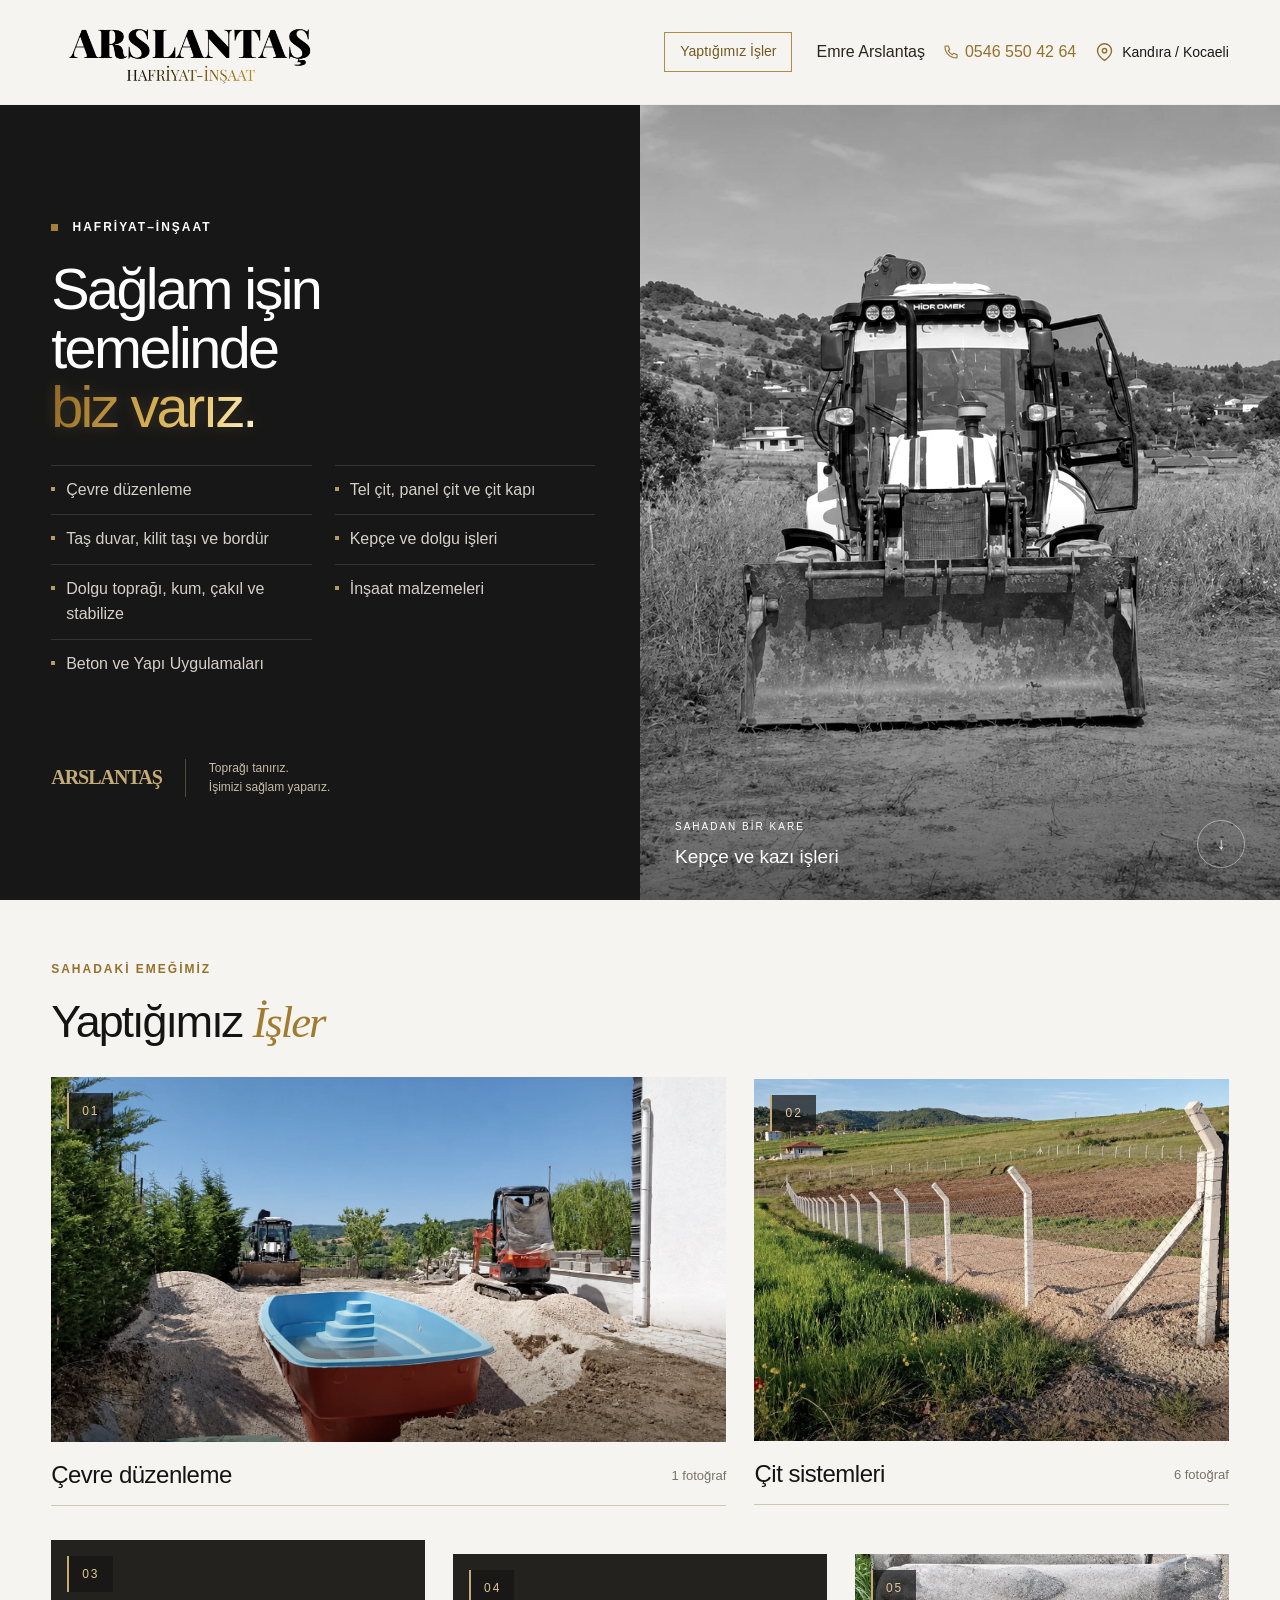
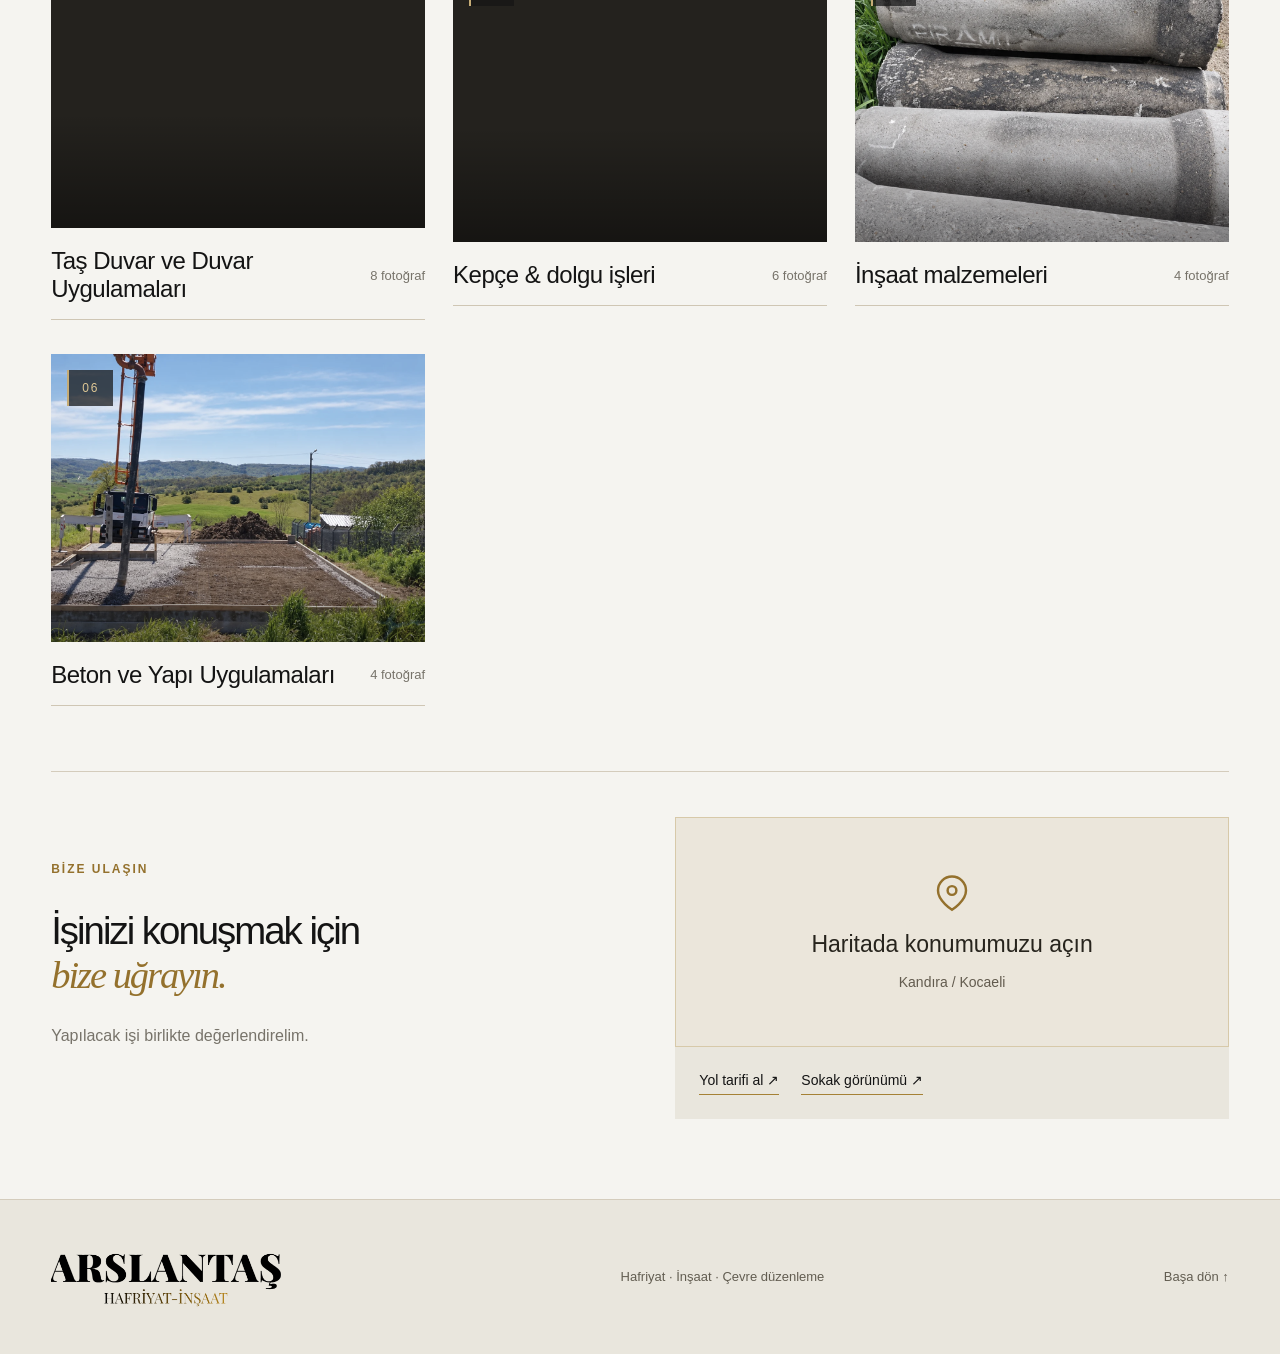
==== commit a04c6173: "Improve SEO and page performance" ====
--- a/index.html
+++ b/index.html
@@ -1,9 +1,36 @@
 <!doctype html>
-<html lang="tr"><head><meta charset="utf-8"><meta http-equiv="Content-Security-Policy" content="default-src 'self'; script-src 'self'; style-src 'self' 'unsafe-inline'; img-src 'self' data:; connect-src 'none'; object-src 'none'; base-uri 'none'; form-action 'none'; frame-src 'none'"><meta name="referrer" content="strict-origin-when-cross-origin"><meta name="viewport" content="width=device-width, initial-scale=1"><title>Arslantaş | Hafriyat & İnşaat</title><meta name="description" content="Arslantaş çit sistemleri, duvar uygulamaları, kilit taşı, kazı ve çevre düzenleme çalışmalarını inceleyin."><meta name="theme-color" content="#171717"><link rel="stylesheet" href="style.css?v=external-map-12"></head>
-<body><a class="skip" href="#isler">İçeriğe geç</a><header class="site-header"><a class="brand" href="#" aria-label="Arslantaş ana sayfa"><img class="logo" src="img-arslantas-logo.png" alt="Arslantaş Hafriyat İnşaat" width="527" height="191"></a><div class="header-person"><span>Emre Arslantaş</span><a href="tel:+905465504264"><svg aria-hidden="true" viewBox="0 0 24 24" width="20" height="20" fill="none" stroke="currentColor" stroke-width="1.7"><path d="M8 3H4a1 1 0 0 0-1 1c0 9.4 7.6 17 17 17a1 1 0 0 0 1-1v-4l-5-2-2 2a15 15 0 0 1-6-6l2-2-2-5Z"/></svg>0546 550 42 64</a><a class="header-location" href="https://www.google.com/maps/search/?api=1&amp;query=40.96698%2C29.9331627" target="_blank" rel="noopener noreferrer" aria-label="Haritadaki konumumuz" title="Konumumuz"><svg aria-hidden="true" width="21" height="21" viewBox="0 0 24 24" fill="none" stroke="currentColor" stroke-width="1.6"><path d="M20 10c0 6-8 11-8 11S4 16 4 10a8 8 0 1 1 16 0Z"/><circle cx="12" cy="10" r="2.5"/></svg><span class="location-label">Kandıra / Kocaeli</span></a></div><a class="work-button" href="#isler">Yaptığımız İşler</a></header>
-<main><section class="hero"><div class="hero-copy"><p class="eyebrow"><span></span> HAFRİYAT–İNŞAAT</p><h1>Sağlam işin<br>temelinde<br><em>biz varız.</em></h1><ul class="hero-services"><li><a class="service-gallery-link" href="#galeri-0">Çevre düzenleme</a></li><li><a class="service-gallery-link" href="#galeri-1">Tel çit, panel çit ve çit kapı</a></li><li><a class="service-gallery-link" href="#galeri-2">Taş duvar, kilit taşı ve bordür</a></li><li><a class="service-gallery-link" href="#galeri-3">Kepçe ve dolgu işleri</a></li><li><a class="service-gallery-link" href="#iletisim">Dolgu toprağı, kum, çakıl ve stabilize</a></li><li><a class="service-gallery-link" href="#galeri-4">İnşaat malzemeleri</a></li><li><a class="service-gallery-link" href="#galeri-5">Beton ve Yapı Uygulamaları</a></li></ul><div class="hero-bottom"><span class="signature">ARSLANTAŞ</span><p>Toprağı tanırız.<br>İşimizi sağlam yaparız.</p></div></div><div class="hero-image"><img src="img-hero-kazici-yukleyici.png" alt="Kazıcı yükleyici — siyah beyaz saha fotoğrafı" fetchpriority="high" width="1024" height="1024"><div class="image-note"><span>SAHADAN BİR KARE</span><p>Kepçe ve kazı işleri</p></div><a class="down" href="#isler" aria-label="İşlere git">↓</a></div></section>
-<section class="work-intro" id="isler"><p class="eyebrow">SAHADAKİ EMEĞİMİZ</p><div><h2>Yaptığımız <em>İşler</em></h2></div></section><div class="collections"><button class="collection-card" id="galeri-0" data-collection="0" aria-haspopup="dialog" aria-label="Çevre düzenleme galerisini aç"><span class="collection-photo"><img src="img-havuz-cevresi-calismasi.webp" alt="" loading="lazy" width="1024" height="1024"><span class="collection-number">01</span></span><span class="collection-caption"><span class="collection-name">Çevre düzenleme</span><span class="collection-count">1 fotoğraf</span></span></button><button class="collection-card" id="galeri-1" data-collection="1" aria-haspopup="dialog" aria-label="Çit sistemleri galerisini aç"><span class="collection-photo"><img src="img-beton-direkli-tel-cit.webp" alt="" loading="lazy" width="1024" height="1024"><span class="collection-number">02</span></span><span class="collection-caption"><span class="collection-name">Çit sistemleri</span><span class="collection-count">6 fotoğraf</span></span></button><button class="collection-card" id="galeri-2" data-collection="2" aria-haspopup="dialog" aria-label="Taş Duvar ve Duvar Uygulamaları galerisini aç"><span class="collection-photo"><img src="img-tas-duvar-ve-merdiven.webp" alt="" loading="lazy" width="1024" height="1024"><span class="collection-number">03</span></span><span class="collection-caption"><span class="collection-name">Taş Duvar ve Duvar Uygulamaları</span><span class="collection-count">8 fotoğraf</span></span></button><button class="collection-card" id="galeri-3" data-collection="3" aria-haspopup="dialog" aria-label="Kepçe & dolgu işleri galerisini aç"><span class="collection-photo"><img src="img-beton-boru-yerlestirme.webp" alt="" loading="lazy" width="1024" height="1024"><span class="collection-number">04</span></span><span class="collection-caption"><span class="collection-name">Kepçe & dolgu işleri</span><span class="collection-count">6 fotoğraf</span></span></button><button class="collection-card" id="galeri-4" data-collection="4" aria-haspopup="dialog" aria-label="İnşaat malzemeleri galerisini aç"><span class="collection-photo"><img src="img-beton-boru.webp" alt="" loading="lazy" width="1024" height="1024"><span class="collection-number">05</span></span><span class="collection-caption"><span class="collection-name">İnşaat malzemeleri</span><span class="collection-count">4 fotoğraf</span></span></button><button class="collection-card" id="galeri-5" data-collection="5" aria-haspopup="dialog" aria-label="Beton ve Yapı Uygulamaları galerisini aç"><span class="collection-photo"><img src="img-beton-dokumu.webp" alt="" loading="lazy" width="1024" height="1024"><span class="collection-number">06</span></span><span class="collection-caption"><span class="collection-name">Beton ve Yapı Uygulamaları</span><span class="collection-count">4 fotoğraf</span></span></button></div><section class="contact location-section" id="iletisim" aria-labelledby="contact-title"><div class="contact-copy"><p class="eyebrow">BİZE ULAŞIN</p><h2 id="contact-title">İşinizi konuşmak için<br><em>bize uğrayın.</em></h2><p class="contact-intro">Yapılacak işi birlikte değerlendirelim.</p></div><div class="location-map-wrap"><a class="external-map-card" href="https://www.google.com/maps/search/?api=1&amp;query=40.96698%2C29.9331627" target="_blank" rel="noopener noreferrer"><svg aria-hidden="true" width="42" height="42" viewBox="0 0 24 24" fill="none" stroke="currentColor" stroke-width="1.4"><path d="M20 10c0 6-8 11-8 11S4 16 4 10a8 8 0 1 1 16 0Z"/><circle cx="12" cy="10" r="2.5"/></svg><span>Haritada konumumuzu açın</span><small>Kandıra / Kocaeli</small></a><div class="location-map-info"><div class="map-links"><a href="https://www.google.com/maps/dir/?api=1&amp;destination=40.96698%2C29.9331627" target="_blank" rel="noopener noreferrer">Yol tarifi al ↗</a><a href="https://maps.app.goo.gl/fosj2223NXuFPrni9" target="_blank" rel="noopener noreferrer">Sokak görünümü ↗</a></div></div></div></section></main><footer><a class="brand" href="#" aria-label="Arslantaş ana sayfa"><img class="logo" src="img-arslantas-logo.png" alt="Arslantaş Hafriyat İnşaat" width="527" height="191"></a><p>Hafriyat · İnşaat · Çevre düzenleme</p><a href="#">Başa dön ↑</a></footer><dialog class="overview-dialog" id="overview-0" aria-labelledby="overview-title-0"><div class="overview-heading"><h2 id="overview-title-0">Çevre düzenleme</h2><button class="overview-close" aria-label="Kategoriyi kapat">×</button></div><div class="overview-grid"><button class="gallery-thumb" data-group="0" data-photo="0" aria-label="Havuz çevresi çalışması fotoğrafını büyüt"><img src="img-havuz-cevresi-calismasi.webp" alt="Havuz çevresi çalışması" loading="lazy" width="1024" height="1024"><span>Havuz çevresi çalışması</span></button></div></dialog><dialog class="overview-dialog" id="overview-1" aria-labelledby="overview-title-1"><div class="overview-heading"><h2 id="overview-title-1">Çit sistemleri</h2><button class="overview-close" aria-label="Kategoriyi kapat">×</button></div><div class="overview-grid"><button class="gallery-thumb" data-group="1" data-photo="0" aria-label="Beton direkli tel çit fotoğrafını büyüt"><img src="img-beton-direkli-tel-cit.webp" alt="Beton direkli tel çit" loading="lazy" width="1024" height="1024"><span>Beton direkli tel çit</span></button><button class="gallery-thumb" data-group="1" data-photo="1" aria-label="Çim çit fotoğrafını büyüt"><img src="img-cim-cit.webp" alt="Çim çit" loading="lazy" width="1024" height="1024"><span>Çim çit</span></button><button class="gallery-thumb" data-group="1" data-photo="2" aria-label="Çit kapısı fotoğrafını büyüt"><img src="img-cit-kapisi.webp" alt="Çit kapısı" loading="lazy" width="1024" height="1024"><span>Çit kapısı</span></button><button class="gallery-thumb" data-group="1" data-photo="3" aria-label="Tel çit · 01 fotoğrafını büyüt"><img src="img-tel-cit-01.webp" alt="Tel çit · 01" loading="lazy" width="1024" height="1024"><span>Tel çit · 01</span></button><button class="gallery-thumb" data-group="1" data-photo="4" aria-label="Tel çit · 02 fotoğrafını büyüt"><img src="img-tel-cit-02.webp" alt="Tel çit · 02" loading="lazy" width="1024" height="1024"><span>Tel çit · 02</span></button><button class="gallery-thumb" data-group="1" data-photo="5" aria-label="Tel çit uygulaması fotoğrafını büyüt"><img src="img-tel-cit-gun-batimi.webp" alt="Tel çit uygulaması" loading="lazy" width="1024" height="1024"><span>Tel çit uygulaması</span></button></div></dialog><dialog class="overview-dialog" id="overview-2" aria-labelledby="overview-title-2"><div class="overview-heading"><h2 id="overview-title-2">Taş Duvar ve Duvar Uygulamaları</h2><button class="overview-close" aria-label="Kategoriyi kapat">×</button></div><div class="overview-grid"><button class="gallery-thumb" data-group="2" data-photo="0" aria-label="Taş duvar ve merdiven fotoğrafını büyüt"><img src="img-tas-duvar-ve-merdiven.webp" alt="Taş duvar ve merdiven" loading="lazy" width="1024" height="1024"><span>Taş duvar ve merdiven</span></button><button class="gallery-thumb" data-group="2" data-photo="1" aria-label="Beton duvar kalıbı fotoğrafını büyüt"><img src="img-beton-duvar-kalibi.webp" alt="Beton duvar kalıbı" loading="lazy" width="1024" height="1024"><span>Beton duvar kalıbı</span></button><button class="gallery-thumb" data-group="2" data-photo="2" aria-label="Beton istinat duvarı fotoğrafını büyüt"><img src="img-beton-istinat-duvari.webp" alt="Beton istinat duvarı" loading="lazy" width="1024" height="1024"><span>Beton istinat duvarı</span></button><button class="gallery-thumb" data-group="2" data-photo="3" aria-label="Desenli beton panel · 01 fotoğrafını büyüt"><img src="img-desenli-beton-panel-01.webp" alt="Desenli beton panel · 01" loading="lazy" width="1024" height="1024"><span>Desenli beton panel · 01</span></button><button class="gallery-thumb" data-group="2" data-photo="4" aria-label="Desenli beton panel · 02 fotoğrafını büyüt"><img src="img-desenli-beton-panel-02.webp" alt="Desenli beton panel · 02" loading="lazy" width="1024" height="1024"><span>Desenli beton panel · 02</span></button><button class="gallery-thumb" data-group="2" data-photo="5" aria-label="Bina çevresi kilit taşı fotoğrafını büyüt"><img src="img-bina-cevresi-kilit-tasi.webp" alt="Bina çevresi kilit taşı" loading="lazy" width="1024" height="1024"><span>Bina çevresi kilit taşı</span></button><button class="gallery-thumb" data-group="2" data-photo="6" aria-label="Bordürlü yürüyüş yolu fotoğrafını büyüt"><img src="img-bordurlu-yuruyus-yolu.webp" alt="Bordürlü yürüyüş yolu" loading="lazy" width="1024" height="1024"><span>Bordürlü yürüyüş yolu</span></button><button class="gallery-thumb" data-group="2" data-photo="7" aria-label="Kilit taşı giriş yolu fotoğrafını büyüt"><img src="img-kilit-tasi-giris-yolu.webp" alt="Kilit taşı giriş yolu" loading="lazy" width="1024" height="1024"><span>Kilit taşı giriş yolu</span></button></div></dialog><dialog class="overview-dialog" id="overview-3" aria-labelledby="overview-title-3"><div class="overview-heading"><h2 id="overview-title-3">Kepçe & dolgu işleri</h2><button class="overview-close" aria-label="Kategoriyi kapat">×</button></div><div class="overview-grid"><button class="gallery-thumb" data-group="3" data-photo="0" aria-label="Beton boru yerleştirme fotoğrafını büyüt"><img src="img-beton-boru-yerlestirme.webp" alt="Beton boru yerleştirme" loading="lazy" width="1024" height="1024"><span>Beton boru yerleştirme</span></button><button class="gallery-thumb" data-group="3" data-photo="1" aria-label="Kazıcı yükleyici fotoğrafını büyüt"><img src="img-kazici-yukleyici.webp" alt="Kazıcı yükleyici" loading="lazy" width="1024" height="1024"><span>Kazıcı yükleyici</span></button><button class="gallery-thumb" data-group="3" data-photo="2" aria-label="Kepçe kazısı fotoğrafını büyüt"><img src="img-kepce-kazisi.webp" alt="Kepçe kazısı" loading="lazy" width="1024" height="1024"><span>Kepçe kazısı</span></button><button class="gallery-thumb" data-group="3" data-photo="3" aria-label="Paletli kepçe fotoğrafını büyüt"><img src="img-paletli-kepce.webp" alt="Paletli kepçe" loading="lazy" width="1024" height="1024"><span>Paletli kepçe</span></button><button class="gallery-thumb" data-group="3" data-photo="4" aria-label="Traktör ile dolgu taşıma fotoğrafını büyüt"><img src="img-traktor-dolgu-tasima.webp" alt="Traktör ile dolgu taşıma" loading="lazy" width="1024" height="1024"><span>Traktör ile dolgu taşıma</span></button><button class="gallery-thumb" data-group="3" data-photo="5" aria-label="Traktör ile hafriyat taşıma fotoğrafını büyüt"><img src="img-traktor-hafriyat-tasima.webp" alt="Traktör ile hafriyat taşıma" loading="lazy" width="1024" height="1024"><span>Traktör ile hafriyat taşıma</span></button></div></dialog><dialog class="overview-dialog" id="overview-4" aria-labelledby="overview-title-4"><div class="overview-heading"><h2 id="overview-title-4">İnşaat malzemeleri</h2><button class="overview-close" aria-label="Kategoriyi kapat">×</button></div><div class="overview-grid"><button class="gallery-thumb" data-group="4" data-photo="0" aria-label="Beton boru fotoğrafını büyüt"><img src="img-beton-boru.webp" alt="Beton boru" loading="lazy" width="1024" height="1024"><span>Beton boru</span></button><button class="gallery-thumb" data-group="4" data-photo="1" aria-label="Beton büz fotoğrafını büyüt"><img src="img-beton-buz.webp" alt="Beton büz" loading="lazy" width="1024" height="1024"><span>Beton büz</span></button><button class="gallery-thumb" data-group="4" data-photo="2" aria-label="Su depoları fotoğrafını büyüt"><img src="img-su-depolari.webp" alt="Su depoları" loading="lazy" width="1024" height="1024"><span>Su depoları</span></button><button class="gallery-thumb" data-group="4" data-photo="3" aria-label="Tuğla ve blok paletleri fotoğrafını büyüt"><img src="img-tugla-ve-blok-paletleri.webp" alt="Tuğla ve blok paletleri" loading="lazy" width="1024" height="1024"><span>Tuğla ve blok paletleri</span></button></div></dialog><dialog class="overview-dialog" id="overview-5" aria-labelledby="overview-title-5"><div class="overview-heading"><h2 id="overview-title-5">Beton ve Yapı Uygulamaları</h2><button class="overview-close" aria-label="Kategoriyi kapat">×</button></div><div class="overview-grid"><button class="gallery-thumb" data-group="5" data-photo="0" aria-label="Beton dökümü fotoğrafını büyüt"><img src="img-beton-dokumu.webp" alt="Beton dökümü" loading="lazy" width="1024" height="1024"><span>Beton dökümü</span></button><button class="gallery-thumb" data-group="5" data-photo="1" aria-label="Beton zemin fotoğrafını büyüt"><img src="img-beton-zemin.webp" alt="Beton zemin" loading="lazy" width="1024" height="1024"><span>Beton zemin</span></button><button class="gallery-thumb" data-group="5" data-photo="2" aria-label="Çelik konstrüksiyon fotoğrafını büyüt"><img src="img-celik-konstruksiyon.webp" alt="Çelik konstrüksiyon" loading="lazy" width="1024" height="1024"><span>Çelik konstrüksiyon</span></button><button class="gallery-thumb" data-group="5" data-photo="3" aria-label="Temel betonu fotoğrafını büyüt"><img src="img-temel-betonu.webp" alt="Temel betonu" loading="lazy" width="1024" height="1024"><span>Temel betonu</span></button></div></dialog><dialog id="viewer" class="slideshow" aria-labelledby="gallery-title"><div class="slideshow-heading"><h2 id="gallery-title"></h2><button class="close" aria-label="Galeriyi kapat">×</button></div><div class="slide-stage"><button class="slide-prev" aria-label="Önceki fotoğraf">‹</button><img id="slide-image" alt=""><button class="slide-next" aria-label="Sonraki fotoğraf">›</button></div><div class="slide-footer" aria-live="polite"><p id="slide-caption"></p><span id="slide-counter"></span></div></dialog><script id="gallery-data" type="application/json">[{"name": "Çevre düzenleme", "items": [{"src": "img-havuz-cevresi-calismasi.webp", "title": "Havuz çevresi çalışması"}]}, {"name": "Çit sistemleri", "items": [{"src": "img-beton-direkli-tel-cit.webp", "title": "Beton direkli tel çit"}, {"src": "img-cim-cit.webp", "title": "Çim çit"}, {"src": "img-cit-kapisi.webp", "title": "Çit kapısı"}, {"src": "img-tel-cit-01.webp", "title": "Tel çit · 01"}, {"src": "img-tel-cit-02.webp", "title": "Tel çit · 02"}, {"src": "img-tel-cit-gun-batimi.webp", "title": "Tel çit uygulaması"}]}, {"name": "Taş Duvar ve Duvar Uygulamaları", "items": [{"src": "img-tas-duvar-ve-merdiven.webp", "title": "Taş duvar ve merdiven"}, {"src": "img-beton-duvar-kalibi.webp", "title": "Beton duvar kalıbı"}, {"src": "img-beton-istinat-duvari.webp", "title": "Beton istinat duvarı"}, {"src": "img-desenli-beton-panel-01.webp", "title": "Desenli beton panel · 01"}, {"src": "img-desenli-beton-panel-02.webp", "title": "Desenli beton panel · 02"}, {"src": "img-bina-cevresi-kilit-tasi.webp", "title": "Bina çevresi kilit taşı"}, {"src": "img-bordurlu-yuruyus-yolu.webp", "title": "Bordürlü yürüyüş yolu"}, {"src": "img-kilit-tasi-giris-yolu.webp", "title": "Kilit taşı giriş yolu"}]}, {"name": "Kepçe & dolgu işleri", "items": [{"src": "img-beton-boru-yerlestirme.webp", "title": "Beton boru yerleştirme"}, {"src": "img-kazici-yukleyici.webp", "title": "Kazıcı yükleyici"}, {"src": "img-kepce-kazisi.webp", "title": "Kepçe kazısı"}, {"src": "img-paletli-kepce.webp", "title": "Paletli kepçe"}, {"src": "img-traktor-dolgu-tasima.webp", "title": "Traktör ile dolgu taşıma"}, {"src": "img-traktor-hafriyat-tasima.webp", "title": "Traktör ile hafriyat taşıma"}]}, {"name": "İnşaat malzemeleri", "items": [{"src": "img-beton-boru.webp", "title": "Beton boru"}, {"src": "img-beton-buz.webp", "title": "Beton büz"}, {"src": "img-su-depolari.webp", "title": "Su depoları"}, {"src": "img-tugla-ve-blok-paletleri.webp", "title": "Tuğla ve blok paletleri"}]}, {"name": "Beton ve Yapı Uygulamaları", "items": [{"src": "img-beton-dokumu.webp", "title": "Beton dökümü"}, {"src": "img-beton-zemin.webp", "title": "Beton zemin"}, {"src": "img-celik-konstruksiyon.webp", "title": "Çelik konstrüksiyon"}, {"src": "img-temel-betonu.webp", "title": "Temel betonu"}]}]</script><script src="script.js"></script></body></html>
+<html lang="tr"><head>
+<meta charset="utf-8">
+<meta http-equiv="Content-Security-Policy" content="default-src 'self'; script-src 'self'; style-src 'self' 'unsafe-inline'; img-src 'self' data:; connect-src 'none'; object-src 'none'; base-uri 'none'; form-action 'none'; frame-src 'none'">
+<meta name="referrer" content="strict-origin-when-cross-origin">
+<meta name="viewport" content="width=device-width, initial-scale=1">
+<title>Arslantaş Hafriyat İnşaat | Kandıra, Kocaeli</title>
+<meta name="description" content="Kandıra ve Kocaeli'de hafriyat, kepçe, dolgu, çevre düzenleme, tel ve panel çit, taş duvar, kilit taşı, bordür ve beton uygulamaları.">
+<meta name="robots" content="index, follow, max-image-preview:large">
+<meta name="theme-color" content="#171717">
+<link rel="canonical" href="https://arslantashafriyatinsaat.com/">
+<link rel="icon" href="img-arslantas-logo.png" type="image/png">
+<link rel="preload" as="image" href="img-kazici-yukleyici.webp" type="image/webp">
+<meta property="og:type" content="website">
+<meta property="og:locale" content="tr_TR">
+<meta property="og:site_name" content="Arslantaş Hafriyat İnşaat">
+<meta property="og:title" content="Arslantaş Hafriyat İnşaat | Kandıra, Kocaeli">
+<meta property="og:description" content="Hafriyattan çevre düzenlemeye, çit ve duvar uygulamalarından beton işlerine kadar sahadaki çalışmalarımızı inceleyin.">
+<meta property="og:url" content="https://arslantashafriyatinsaat.com/">
+<meta property="og:image" content="https://arslantashafriyatinsaat.com/img-kazici-yukleyici.webp">
+<meta property="og:image:alt" content="Arslantaş Hafriyat İnşaat kazıcı yükleyici saha fotoğrafı">
+<meta name="twitter:card" content="summary_large_image">
+<meta name="twitter:title" content="Arslantaş Hafriyat İnşaat | Kandıra, Kocaeli">
+<meta name="twitter:description" content="Hafriyat, çevre düzenleme, çit, taş duvar, kilit taşı ve beton uygulamaları.">
+<meta name="twitter:image" content="https://arslantashafriyatinsaat.com/img-kazici-yukleyici.webp">
+<script type="application/ld+json">{"@context":"https://schema.org","@type":"HomeAndConstructionBusiness","name":"Arslantaş Hafriyat İnşaat","url":"https://arslantashafriyatinsaat.com/","logo":"https://arslantashafriyatinsaat.com/img-arslantas-logo.png","image":"https://arslantashafriyatinsaat.com/img-kazici-yukleyici.webp","telephone":"+90 546 550 42 64","address":{"@type":"PostalAddress","addressLocality":"Kandıra","addressRegion":"Kocaeli","addressCountry":"TR"},"geo":{"@type":"GeoCoordinates","latitude":40.96698,"longitude":29.9331627},"areaServed":["Kandıra","Kocaeli"],"contactPoint":{"@type":"ContactPoint","telephone":"+90 546 550 42 64","contactType":"customer service","availableLanguage":"Turkish"}}</script>
+<link rel="stylesheet" href="style.css?v=seo-13">
+</head>
+<body><a class="skip" href="#isler">İçeriğe geç</a><header class="site-header"><a class="brand" href="#" aria-label="Arslantaş ana sayfa"><img class="logo" src="img-arslantas-logo.png" alt="Arslantaş Hafriyat İnşaat" width="527" height="191"></a><div class="header-person"><span>Emre Arslantaş</span><a href="tel:+905465504264"><svg aria-hidden="true" viewBox="0 0 24 24" width="20" height="20" fill="none" stroke="currentColor" stroke-width="1.7"><path d="M8 3H4a1 1 0 0 0-1 1c0 9.4 7.6 17 17 17a1 1 0 0 0 1-1v-4l-5-2-2 2a15 15 0 0 1-6-6l2-2-2-5Z"></path></svg>0546 550 42 64</a><a class="header-location" href="https://www.google.com/maps/search/?api=1&amp;query=40.96698%2C29.9331627" target="_blank" rel="noopener noreferrer" aria-label="Haritadaki konumumuz" title="Konumumuz"><svg aria-hidden="true" width="21" height="21" viewBox="0 0 24 24" fill="none" stroke="currentColor" stroke-width="1.6"><path d="M20 10c0 6-8 11-8 11S4 16 4 10a8 8 0 1 1 16 0Z"></path><circle cx="12" cy="10" r="2.5"></circle></svg><span class="location-label">Kandıra / Kocaeli</span></a></div><a class="work-button" href="#isler">Yaptığımız İşler</a></header>
+<main><section class="hero"><div class="hero-copy"><p class="eyebrow"><span></span> HAFRİYAT–İNŞAAT</p><h1>Sağlam işin<br>temelinde<br><em>biz varız.</em></h1><ul class="hero-services"><li><a class="service-gallery-link" href="#galeri-0">Çevre düzenleme</a></li><li><a class="service-gallery-link" href="#galeri-1">Tel çit, panel çit ve çit kapı</a></li><li><a class="service-gallery-link" href="#galeri-2">Taş duvar, kilit taşı ve bordür</a></li><li><a class="service-gallery-link" href="#galeri-3">Kepçe ve dolgu işleri</a></li><li><a class="service-gallery-link" href="#iletisim">Dolgu toprağı, kum, çakıl ve stabilize</a></li><li><a class="service-gallery-link" href="#galeri-4">İnşaat malzemeleri</a></li><li><a class="service-gallery-link" href="#galeri-5">Beton ve Yapı Uygulamaları</a></li></ul><div class="hero-bottom"><span class="signature">ARSLANTAŞ</span><p>Toprağı tanırız.<br>İşimizi sağlam yaparız.</p></div></div><div class="hero-image"><img src="img-kazici-yukleyici.webp" alt="Kazıcı yükleyici — siyah beyaz saha fotoğrafı" fetchpriority="high" width="1024" height="1024"><div class="image-note"><span>SAHADAN BİR KARE</span><p>Kepçe ve kazı işleri</p></div><a class="down" href="#isler" aria-label="İşlere git">↓</a></div></section>
+<section class="work-intro reveal-ready" id="isler"><p class="eyebrow">SAHADAKİ EMEĞİMİZ</p><div><h2>Yaptığımız <em>İşler</em></h2></div></section><div class="collections"><button class="collection-card reveal-ready" id="galeri-0" data-collection="0" aria-haspopup="dialog" aria-label="Çevre düzenleme galerisini aç"><span class="collection-photo"><img src="img-havuz-cevresi-calismasi.webp" alt="" loading="lazy" decoding="async" width="1024" height="1024"><span class="collection-number">01</span></span><span class="collection-caption"><span class="collection-name">Çevre düzenleme</span><span class="collection-count">1 fotoğraf</span></span></button><button class="collection-card reveal-ready" id="galeri-1" data-collection="1" aria-haspopup="dialog" aria-label="Çit sistemleri galerisini aç"><span class="collection-photo"><img src="img-beton-direkli-tel-cit.webp" alt="" loading="lazy" decoding="async" width="1024" height="1024"><span class="collection-number">02</span></span><span class="collection-caption"><span class="collection-name">Çit sistemleri</span><span class="collection-count">6 fotoğraf</span></span></button><button class="collection-card reveal-ready" id="galeri-2" data-collection="2" aria-haspopup="dialog" aria-label="Taş Duvar ve Duvar Uygulamaları galerisini aç"><span class="collection-photo"><img src="img-tas-duvar-ve-merdiven.webp" alt="" loading="lazy" decoding="async" width="1024" height="1024"><span class="collection-number">03</span></span><span class="collection-caption"><span class="collection-name">Taş Duvar ve Duvar Uygulamaları</span><span class="collection-count">8 fotoğraf</span></span></button><button class="collection-card reveal-ready" id="galeri-3" data-collection="3" aria-haspopup="dialog" aria-label="Kepçe &amp; dolgu işleri galerisini aç"><span class="collection-photo"><img src="img-beton-boru-yerlestirme.webp" alt="" loading="lazy" decoding="async" width="1024" height="1024"><span class="collection-number">04</span></span><span class="collection-caption"><span class="collection-name">Kepçe &amp; dolgu işleri</span><span class="collection-count">6 fotoğraf</span></span></button><button class="collection-card reveal-ready" id="galeri-4" data-collection="4" aria-haspopup="dialog" aria-label="İnşaat malzemeleri galerisini aç"><span class="collection-photo"><img src="img-beton-boru.webp" alt="" loading="lazy" decoding="async" width="1024" height="1024"><span class="collection-number">05</span></span><span class="collection-caption"><span class="collection-name">İnşaat malzemeleri</span><span class="collection-count">4 fotoğraf</span></span></button><button class="collection-card reveal-ready" id="galeri-5" data-collection="5" aria-haspopup="dialog" aria-label="Beton ve Yapı Uygulamaları galerisini aç"><span class="collection-photo"><img src="img-beton-dokumu.webp" alt="" loading="lazy" decoding="async" width="1024" height="1024"><span class="collection-number">06</span></span><span class="collection-caption"><span class="collection-name">Beton ve Yapı Uygulamaları</span><span class="collection-count">4 fotoğraf</span></span></button></div><section class="contact location-section reveal-ready" id="iletisim" aria-labelledby="contact-title"><div class="contact-copy"><p class="eyebrow">BİZE ULAŞIN</p><h2 id="contact-title">İşinizi konuşmak için<br><em>bize uğrayın.</em></h2><p class="contact-intro">Yapılacak işi birlikte değerlendirelim.</p></div><div class="location-map-wrap"><a class="external-map-card" href="https://www.google.com/maps/search/?api=1&amp;query=40.96698%2C29.9331627" target="_blank" rel="noopener noreferrer"><svg aria-hidden="true" width="42" height="42" viewBox="0 0 24 24" fill="none" stroke="currentColor" stroke-width="1.4"><path d="M20 10c0 6-8 11-8 11S4 16 4 10a8 8 0 1 1 16 0Z"></path><circle cx="12" cy="10" r="2.5"></circle></svg><span>Haritada konumumuzu açın</span><small>Kandıra / Kocaeli</small></a><div class="location-map-info"><div class="map-links"><a href="https://www.google.com/maps/dir/?api=1&amp;destination=40.96698%2C29.9331627" target="_blank" rel="noopener noreferrer">Yol tarifi al ↗</a><a href="https://maps.app.goo.gl/fosj2223NXuFPrni9" target="_blank" rel="noopener noreferrer">Sokak görünümü ↗</a></div></div></div></section></main><footer><a class="brand" href="#" aria-label="Arslantaş ana sayfa"><img class="logo" src="img-arslantas-logo.png" alt="Arslantaş Hafriyat İnşaat" width="527" height="191"></a><p>Hafriyat · İnşaat · Çevre düzenleme</p><a href="#">Başa dön ↑</a></footer><dialog class="overview-dialog" id="overview-0" aria-labelledby="overview-title-0"><div class="overview-heading"><h2 id="overview-title-0">Çevre düzenleme</h2><button class="overview-close" aria-label="Kategoriyi kapat">×</button></div><div class="overview-grid"><button class="gallery-thumb" data-group="0" data-photo="0" aria-label="Havuz çevresi çalışması fotoğrafını büyüt"><img src="img-havuz-cevresi-calismasi.webp" alt="Havuz çevresi çalışması" loading="lazy" decoding="async" width="1024" height="1024"><span>Havuz çevresi çalışması</span></button></div></dialog><dialog class="overview-dialog" id="overview-1" aria-labelledby="overview-title-1"><div class="overview-heading"><h2 id="overview-title-1">Çit sistemleri</h2><button class="overview-close" aria-label="Kategoriyi kapat">×</button></div><div class="overview-grid"><button class="gallery-thumb" data-group="1" data-photo="0" aria-label="Beton direkli tel çit fotoğrafını büyüt"><img src="img-beton-direkli-tel-cit.webp" alt="Beton direkli tel çit" loading="lazy" decoding="async" width="1024" height="1024"><span>Beton direkli tel çit</span></button><button class="gallery-thumb" data-group="1" data-photo="1" aria-label="Çim çit fotoğrafını büyüt"><img src="img-cim-cit.webp" alt="Çim çit" loading="lazy" decoding="async" width="1024" height="1024"><span>Çim çit</span></button><button class="gallery-thumb" data-group="1" data-photo="2" aria-label="Çit kapısı fotoğrafını büyüt"><img src="img-cit-kapisi.webp" alt="Çit kapısı" loading="lazy" decoding="async" width="1024" height="1024"><span>Çit kapısı</span></button><button class="gallery-thumb" data-group="1" data-photo="3" aria-label="Tel çit · 01 fotoğrafını büyüt"><img src="img-tel-cit-01.webp" alt="Tel çit · 01" loading="lazy" decoding="async" width="1024" height="1024"><span>Tel çit · 01</span></button><button class="gallery-thumb" data-group="1" data-photo="4" aria-label="Tel çit · 02 fotoğrafını büyüt"><img src="img-tel-cit-02.webp" alt="Tel çit · 02" loading="lazy" decoding="async" width="1024" height="1024"><span>Tel çit · 02</span></button><button class="gallery-thumb" data-group="1" data-photo="5" aria-label="Tel çit uygulaması fotoğrafını büyüt"><img src="img-tel-cit-gun-batimi.webp" alt="Tel çit uygulaması" loading="lazy" decoding="async" width="1024" height="1024"><span>Tel çit uygulaması</span></button></div></dialog><dialog class="overview-dialog" id="overview-2" aria-labelledby="overview-title-2"><div class="overview-heading"><h2 id="overview-title-2">Taş Duvar ve Duvar Uygulamaları</h2><button class="overview-close" aria-label="Kategoriyi kapat">×</button></div><div class="overview-grid"><button class="gallery-thumb" data-group="2" data-photo="0" aria-label="Taş duvar ve merdiven fotoğrafını büyüt"><img src="img-tas-duvar-ve-merdiven.webp" alt="Taş duvar ve merdiven" loading="lazy" decoding="async" width="1024" height="1024"><span>Taş duvar ve merdiven</span></button><button class="gallery-thumb" data-group="2" data-photo="1" aria-label="Beton duvar kalıbı fotoğrafını büyüt"><img src="img-beton-duvar-kalibi.webp" alt="Beton duvar kalıbı" loading="lazy" decoding="async" width="1024" height="1024"><span>Beton duvar kalıbı</span></button><button class="gallery-thumb" data-group="2" data-photo="2" aria-label="Beton istinat duvarı fotoğrafını büyüt"><img src="img-beton-istinat-duvari.webp" alt="Beton istinat duvarı" loading="lazy" decoding="async" width="1024" height="1024"><span>Beton istinat duvarı</span></button><button class="gallery-thumb" data-group="2" data-photo="3" aria-label="Desenli beton panel · 01 fotoğrafını büyüt"><img src="img-desenli-beton-panel-01.webp" alt="Desenli beton panel · 01" loading="lazy" decoding="async" width="1024" height="1024"><span>Desenli beton panel · 01</span></button><button class="gallery-thumb" data-group="2" data-photo="4" aria-label="Desenli beton panel · 02 fotoğrafını büyüt"><img src="img-desenli-beton-panel-02.webp" alt="Desenli beton panel · 02" loading="lazy" decoding="async" width="1024" height="1024"><span>Desenli beton panel · 02</span></button><button class="gallery-thumb" data-group="2" data-photo="5" aria-label="Bina çevresi kilit taşı fotoğrafını büyüt"><img src="img-bina-cevresi-kilit-tasi.webp" alt="Bina çevresi kilit taşı" loading="lazy" decoding="async" width="1024" height="1024"><span>Bina çevresi kilit taşı</span></button><button class="gallery-thumb" data-group="2" data-photo="6" aria-label="Bordürlü yürüyüş yolu fotoğrafını büyüt"><img src="img-bordurlu-yuruyus-yolu.webp" alt="Bordürlü yürüyüş yolu" loading="lazy" decoding="async" width="1024" height="1024"><span>Bordürlü yürüyüş yolu</span></button><button class="gallery-thumb" data-group="2" data-photo="7" aria-label="Kilit taşı giriş yolu fotoğrafını büyüt"><img src="img-kilit-tasi-giris-yolu.webp" alt="Kilit taşı giriş yolu" loading="lazy" decoding="async" width="1024" height="1024"><span>Kilit taşı giriş yolu</span></button></div></dialog><dialog class="overview-dialog" id="overview-3" aria-labelledby="overview-title-3"><div class="overview-heading"><h2 id="overview-title-3">Kepçe &amp; dolgu işleri</h2><button class="overview-close" aria-label="Kategoriyi kapat">×</button></div><div class="overview-grid"><button class="gallery-thumb" data-group="3" data-photo="0" aria-label="Beton boru yerleştirme fotoğrafını büyüt"><img src="img-beton-boru-yerlestirme.webp" alt="Beton boru yerleştirme" loading="lazy" decoding="async" width="1024" height="1024"><span>Beton boru yerleştirme</span></button><button class="gallery-thumb" data-group="3" data-photo="1" aria-label="Kazıcı yükleyici fotoğrafını büyüt"><img src="img-kazici-yukleyici.webp" alt="Kazıcı yükleyici" loading="lazy" decoding="async" width="1024" height="1024"><span>Kazıcı yükleyici</span></button><button class="gallery-thumb" data-group="3" data-photo="2" aria-label="Kepçe kazısı fotoğrafını büyüt"><img src="img-kepce-kazisi.webp" alt="Kepçe kazısı" loading="lazy" decoding="async" width="1024" height="1024"><span>Kepçe kazısı</span></button><button class="gallery-thumb" data-group="3" data-photo="3" aria-label="Paletli kepçe fotoğrafını büyüt"><img src="img-paletli-kepce.webp" alt="Paletli kepçe" loading="lazy" decoding="async" width="1024" height="1024"><span>Paletli kepçe</span></button><button class="gallery-thumb" data-group="3" data-photo="4" aria-label="Traktör ile dolgu taşıma fotoğrafını büyüt"><img src="img-traktor-dolgu-tasima.webp" alt="Traktör ile dolgu taşıma" loading="lazy" decoding="async" width="1024" height="1024"><span>Traktör ile dolgu taşıma</span></button><button class="gallery-thumb" data-group="3" data-photo="5" aria-label="Traktör ile hafriyat taşıma fotoğrafını büyüt"><img src="img-traktor-hafriyat-tasima.webp" alt="Traktör ile hafriyat taşıma" loading="lazy" decoding="async" width="1024" height="1024"><span>Traktör ile hafriyat taşıma</span></button></div></dialog><dialog class="overview-dialog" id="overview-4" aria-labelledby="overview-title-4"><div class="overview-heading"><h2 id="overview-title-4">İnşaat malzemeleri</h2><button class="overview-close" aria-label="Kategoriyi kapat">×</button></div><div class="overview-grid"><button class="gallery-thumb" data-group="4" data-photo="0" aria-label="Beton boru fotoğrafını büyüt"><img src="img-beton-boru.webp" alt="Beton boru" loading="lazy" decoding="async" width="1024" height="1024"><span>Beton boru</span></button><button class="gallery-thumb" data-group="4" data-photo="1" aria-label="Beton büz fotoğrafını büyüt"><img src="img-beton-buz.webp" alt="Beton büz" loading="lazy" decoding="async" width="1024" height="1024"><span>Beton büz</span></button><button class="gallery-thumb" data-group="4" data-photo="2" aria-label="Su depoları fotoğrafını büyüt"><img src="img-su-depolari.webp" alt="Su depoları" loading="lazy" decoding="async" width="1024" height="1024"><span>Su depoları</span></button><button class="gallery-thumb" data-group="4" data-photo="3" aria-label="Tuğla ve blok paletleri fotoğrafını büyüt"><img src="img-tugla-ve-blok-paletleri.webp" alt="Tuğla ve blok paletleri" loading="lazy" decoding="async" width="1024" height="1024"><span>Tuğla ve blok paletleri</span></button></div></dialog><dialog class="overview-dialog" id="overview-5" aria-labelledby="overview-title-5"><div class="overview-heading"><h2 id="overview-title-5">Beton ve Yapı Uygulamaları</h2><button class="overview-close" aria-label="Kategoriyi kapat">×</button></div><div class="overview-grid"><button class="gallery-thumb" data-group="5" data-photo="0" aria-label="Beton dökümü fotoğrafını büyüt"><img src="img-beton-dokumu.webp" alt="Beton dökümü" loading="lazy" decoding="async" width="1024" height="1024"><span>Beton dökümü</span></button><button class="gallery-thumb" data-group="5" data-photo="1" aria-label="Beton zemin fotoğrafını büyüt"><img src="img-beton-zemin.webp" alt="Beton zemin" loading="lazy" decoding="async" width="1024" height="1024"><span>Beton zemin</span></button><button class="gallery-thumb" data-group="5" data-photo="2" aria-label="Çelik konstrüksiyon fotoğrafını büyüt"><img src="img-celik-konstruksiyon.webp" alt="Çelik konstrüksiyon" loading="lazy" decoding="async" width="1024" height="1024"><span>Çelik konstrüksiyon</span></button><button class="gallery-thumb" data-group="5" data-photo="3" aria-label="Temel betonu fotoğrafını büyüt"><img src="img-temel-betonu.webp" alt="Temel betonu" loading="lazy" decoding="async" width="1024" height="1024"><span>Temel betonu</span></button></div></dialog><dialog id="viewer" class="slideshow" aria-labelledby="gallery-title"><div class="slideshow-heading"><h2 id="gallery-title"></h2><button class="close" aria-label="Galeriyi kapat">×</button></div><div class="slide-stage"><button class="slide-prev" aria-label="Önceki fotoğraf">‹</button><img id="slide-image" alt=""><button class="slide-next" aria-label="Sonraki fotoğraf">›</button></div><div class="slide-footer" aria-live="polite"><p id="slide-caption"></p><span id="slide-counter"></span></div></dialog><script id="gallery-data" type="application/json">[{"name": "Çevre düzenleme", "items": [{"src": "img-havuz-cevresi-calismasi.webp", "title": "Havuz çevresi çalışması"}]}, {"name": "Çit sistemleri", "items": [{"src": "img-beton-direkli-tel-cit.webp", "title": "Beton direkli tel çit"}, {"src": "img-cim-cit.webp", "title": "Çim çit"}, {"src": "img-cit-kapisi.webp", "title": "Çit kapısı"}, {"src": "img-tel-cit-01.webp", "title": "Tel çit · 01"}, {"src": "img-tel-cit-02.webp", "title": "Tel çit · 02"}, {"src": "img-tel-cit-gun-batimi.webp", "title": "Tel çit uygulaması"}]}, {"name": "Taş Duvar ve Duvar Uygulamaları", "items": [{"src": "img-tas-duvar-ve-merdiven.webp", "title": "Taş duvar ve merdiven"}, {"src": "img-beton-duvar-kalibi.webp", "title": "Beton duvar kalıbı"}, {"src": "img-beton-istinat-duvari.webp", "title": "Beton istinat duvarı"}, {"src": "img-desenli-beton-panel-01.webp", "title": "Desenli beton panel · 01"}, {"src": "img-desenli-beton-panel-02.webp", "title": "Desenli beton panel · 02"}, {"src": "img-bina-cevresi-kilit-tasi.webp", "title": "Bina çevresi kilit taşı"}, {"src": "img-bordurlu-yuruyus-yolu.webp", "title": "Bordürlü yürüyüş yolu"}, {"src": "img-kilit-tasi-giris-yolu.webp", "title": "Kilit taşı giriş yolu"}]}, {"name": "Kepçe & dolgu işleri", "items": [{"src": "img-beton-boru-yerlestirme.webp", "title": "Beton boru yerleştirme"}, {"src": "img-kazici-yukleyici.webp", "title": "Kazıcı yükleyici"}, {"src": "img-kepce-kazisi.webp", "title": "Kepçe kazısı"}, {"src": "img-paletli-kepce.webp", "title": "Paletli kepçe"}, {"src": "img-traktor-dolgu-tasima.webp", "title": "Traktör ile dolgu taşıma"}, {"src": "img-traktor-hafriyat-tasima.webp", "title": "Traktör ile hafriyat taşıma"}]}, {"name": "İnşaat malzemeleri", "items": [{"src": "img-beton-boru.webp", "title": "Beton boru"}, {"src": "img-beton-buz.webp", "title": "Beton büz"}, {"src": "img-su-depolari.webp", "title": "Su depoları"}, {"src": "img-tugla-ve-blok-paletleri.webp", "title": "Tuğla ve blok paletleri"}]}, {"name": "Beton ve Yapı Uygulamaları", "items": [{"src": "img-beton-dokumu.webp", "title": "Beton dökümü"}, {"src": "img-beton-zemin.webp", "title": "Beton zemin"}, {"src": "img-celik-konstruksiyon.webp", "title": "Çelik konstrüksiyon"}, {"src": "img-temel-betonu.webp", "title": "Temel betonu"}]}]</script><script src="script.js"></script>
 
 
 
 
+</body><div id="codex-browser-sidebar-comments-root" style="position: fixed; inset: 0px; pointer-events: none; z-index: 2147483647;"></div></html>
